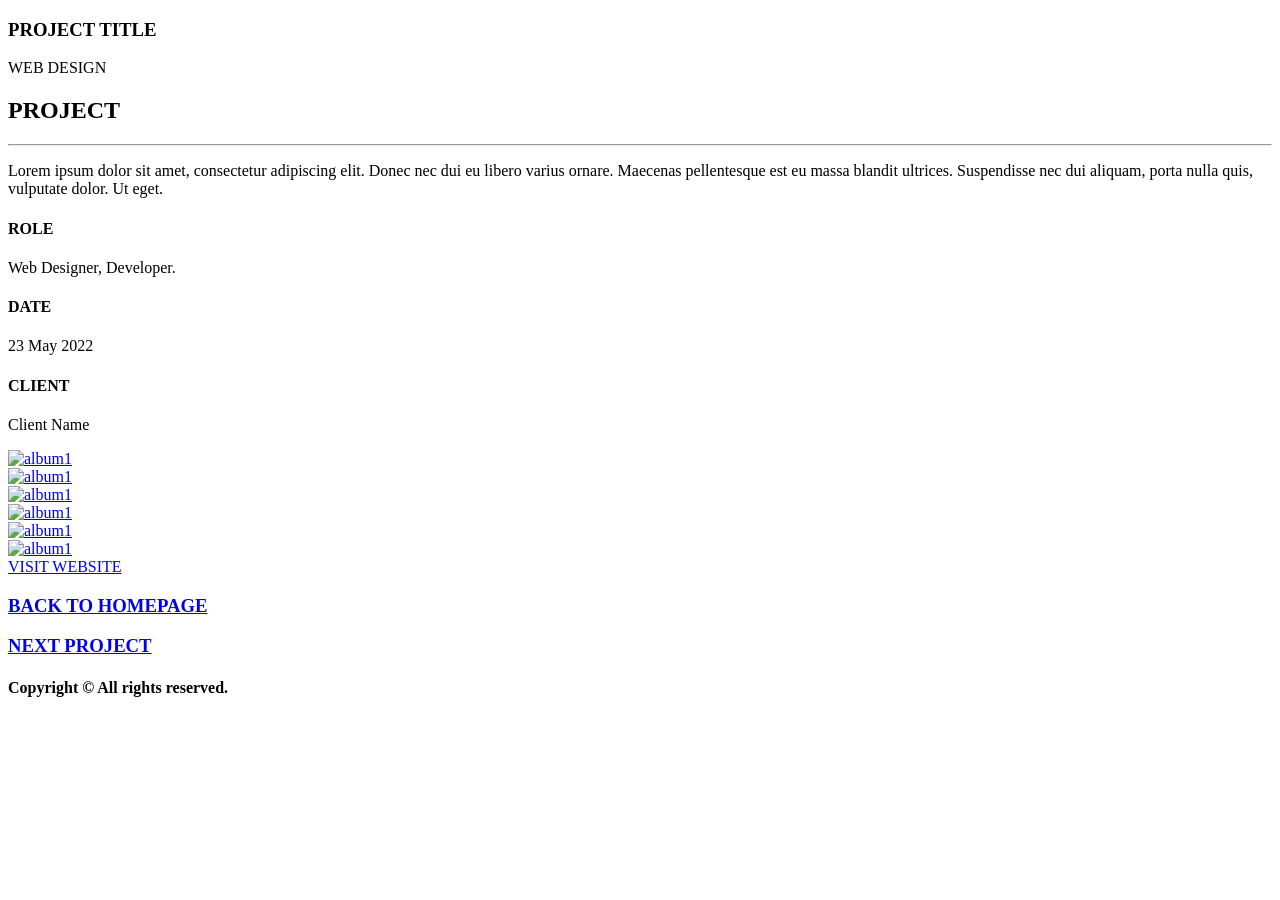
==== project.html @ ad43b589 "Add files via upload" ====
<!DOCTYPE html>
<html lang="en">
   <head>
      <meta charset="utf-8">
      <meta http-equiv="X-UA-Compatible" content="IE=edge">
      <meta name="viewport" content="width=device-width, initial-scale=1">
      <!-- The above 3 meta tags *must* come first in the head; any other head content must come *after* these tags -->
      <title>Oscar-Project Page</title>
      <!-- Bootstrap -->
      <link href="css/bootstrap.min.css" rel="stylesheet">
      <!-- Tiny Slider CSS -->
      <link rel="stylesheet" href="css/tiny-slider.css">
      <!-- Main CSS -->
      <link href="css/main.css" rel="stylesheet">
      <!-- Font-Awesome CSs -->
      <link rel="stylesheet" href="css/font-awesome.min.css">
      <!-- Animated Headline CSs -->
      <link rel="stylesheet" href="css/jquery.animatedheadline.css">
      <!-- Magnific Popup CSS -->
      <link rel="stylesheet" href="css/magnific-popup.css">
      <!-- Swiper -->
      <link rel="stylesheet" href="css/swiper-bundle.min.css">
      <!-- Pushy CSS -->
      <link rel="stylesheet" href="css/pushy.css">
      <!-- Google Fonts -->
      <link href="https://fonts.googleapis.com/css2?family=Open+Sans:wght@300;400;600;700&display=swap" rel="stylesheet">
      <link rel="preconnect" href="https://fonts.googleapis.com">
      <link rel="preconnect" href="https://fonts.gstatic.com" crossorigin>
      <link href="https://fonts.googleapis.com/css2?family=Montserrat:wght@400;700&display=swap" rel="stylesheet">
      <!-- HTML5 shim and Respond.js for IE8 support of HTML5 elements and media queries -->
      <!-- WARNING: Respond.js doesn't work if you view the page via file:// -->
      <!--[if lt IE 9]>
      <script src="https://oss.maxcdn.com/html5shiv/3.7.2/html5shiv.min.js"></script>
      <script src="https://oss.maxcdn.com/respond/1.4.2/respond.min.js"></script>
      <![endif]-->
   </head>
   <body>

     <!-- Preloader -->
      <div class="preloader-wrap">
         <div class="preloader">
            <div class="lines">
               <div class="line line-1"></div>
               <div class="line line-2"></div>
               <div class="line line-3"></div>
            </div>
         </div>
      </div>
 
     
      <!-- Header Section --> 
      <div class="project-header" id="project-header">
         <div class="container">
            <div class="row">
               <div class="project-wrapper">
                  <div class="col-md-12 col-xs-12 text-center">
                     <h3>PROJECT TITLE</h3>
                     <p>WEB DESIGN</p>
                  </div>
               </div>
            </div>
         </div>
      </div>

      <!-- Project info Section -->
      <section class="project ss-style-triangles" id="project">
         <div class="container">
            <div class="row">

               <div class="col-lg-12 col-md-12 col-xs-12 text-center">
                  <div class="project-text">
                     <h2>PROJECT</h2>
                     <hr class="line">
            
                     <p>Lorem ipsum dolor sit amet, consectetur adipiscing elit. Donec nec dui eu libero varius ornare. Maecenas pellentesque est eu massa blandit ultrices. Suspendisse nec dui aliquam, porta nulla quis, vulputate dolor. Ut eget.</p>
                  </div>
               </div>

               <div class="col-md-4 col-xs-12 text-center">
                  <h4>ROLE</h4>
                  <p>Web Designer, Developer.</p>
               </div>
               <div class="col-md-4 col-xs-12 text-center">
                  <h4>DATE</h4>
                  <p>23 May 2022</p>
               </div>
               <div class="col-md-4 col-xs-12 text-center">
                  <h4>CLIENT</h4>
                  <p>Client Name</p>
               </div>
            </div>
         </div>
      </section>
      
      <!-- Gallery Section -->
      <div class="gallery" id="gallery">
         <div class="container">
            <div class="row">
                
                  <div class="col-md-4 col-sm-6 col-xs-12">
                     <a href="img/placeholder.png"><img src="img/placeholder.png" class="img-fluid item" alt="album1"></a>
                  </div>
                  <div class="col-md-4 col-sm-6 col-xs-12">
                     <a href="img/placeholder.png"><img src="img/placeholder.png" class="img-fluid item" alt="album1"></a>
                  </div>
                  <div class="col-md-4 col-sm-6 col-xs-12">
                     <a href="img/placeholder.png"><img src="img/placeholder.png" class="img-fluid item" alt="album1"></a>
                  </div>
                  <div class="col-md-4 col-sm-6 col-xs-12">
                     <a href="img/placeholder.png"><img src="img/placeholder.png" class="img-fluid item" alt="album1"></a>
                  </div>
                  <div class="col-md-4 col-sm-6 col-xs-12">
                     <a href="img/placeholder.png"><img src="img/placeholder.png" class="img-fluid item" alt="album1"></a>
                  </div>
                  <div class="col-md-4 col-sm-6 col-xs-12">
                     <a href="img/placeholder.png"><img src="img/placeholder.png" class="img-fluid item" alt="album1"></a>
                  </div>
                  
            </div>
         </div>
      </div>

      <div class="col-md-12 col-xs-12 text-center">
         <div class="visit-btn text-center"> 
            <a class="btn btn-default" href="#" role="button">VISIT WEBSITE</a>
         </div>
      </div>
      
      <!-- Buttons Section -->
      <section class="button ss-style-triangles" id="button">
         <div class="container-fluid">
            <div class="row">
               <div class="no-padding col-lg-6 col-md-6 col-xs-12 text-center">
                  <div class="home">
                     <a href="#">
                        <h3>BACK TO HOMEPAGE</h3>
                     </a>
                  </div>
               </div>
               <div class="no-padding col-lg-6 col-md-6 col-xs-12 text-center">
                  <div class="next">
                     <a href="#">
                        <h3>NEXT PROJECT</h3>
                     </a>
                  </div>
               </div>
            </div>
         </div>
      </section>
     
      <!-- Footer Section -->
      <footer class="footer-project">
         <div class="container">
            <div class="row">
               <div class="col-md-12 col-xs-12 text-center">
                  <h4>Copyright &copy; All rights reserved.</h4>
               </div>
            </div>
         </div>
      </footer>
      
      <script src="js/jquery-3.7.1.js"></script>
      <script src="js/jquery.waypoints.min.js"></script>
      <script src="js/bootstrap.min.js"></script>
      <script src="js/jquery.magnific-popup.min.js"></script>
      <script src="js/jquery.animatedheadline.min.js"></script>
      <script src="js/particles.js"></script>
      <script src="js/easypiechart.js"></script>
      <script src="js/pushy.min.js"></script>
      <script src="js/swiper-bundle.min.js"></script>
      <script src="js/common.js"></script>
      <script src="js/main.js"></script>
   </body>
</html>
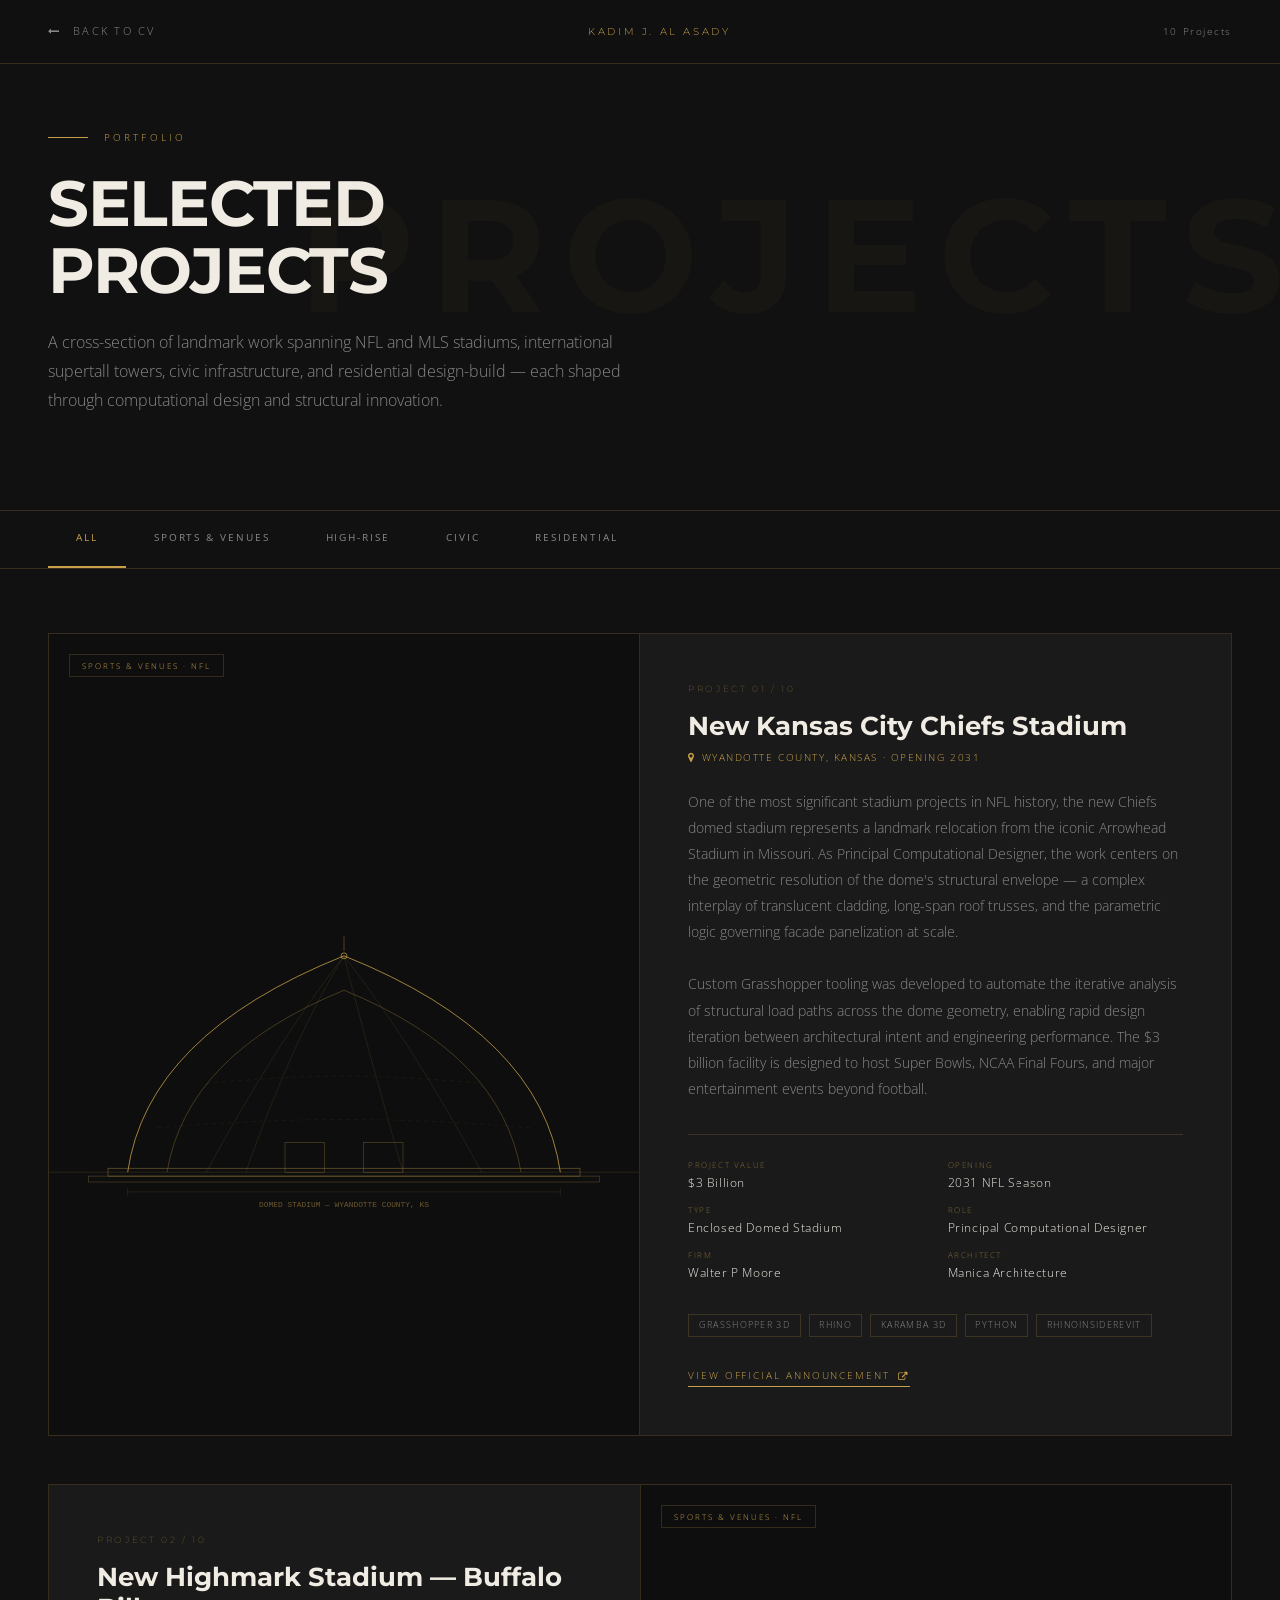
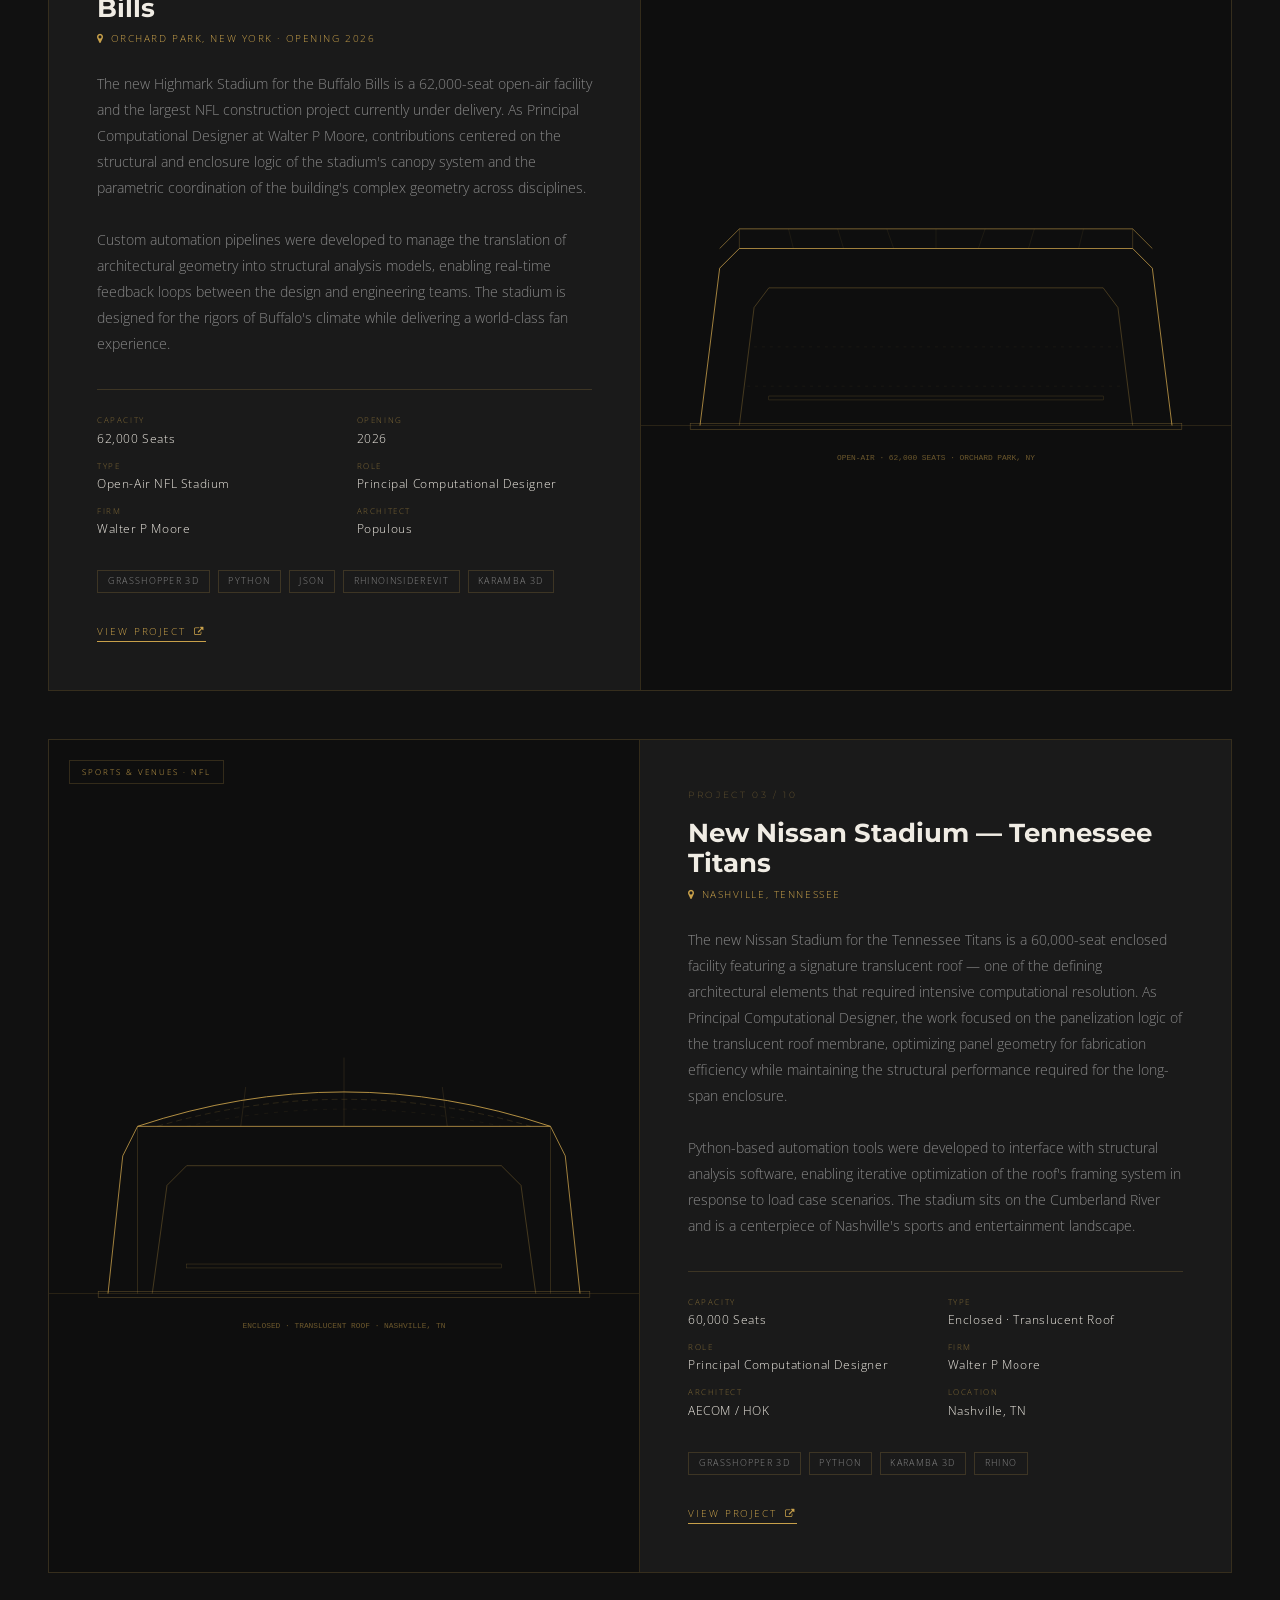
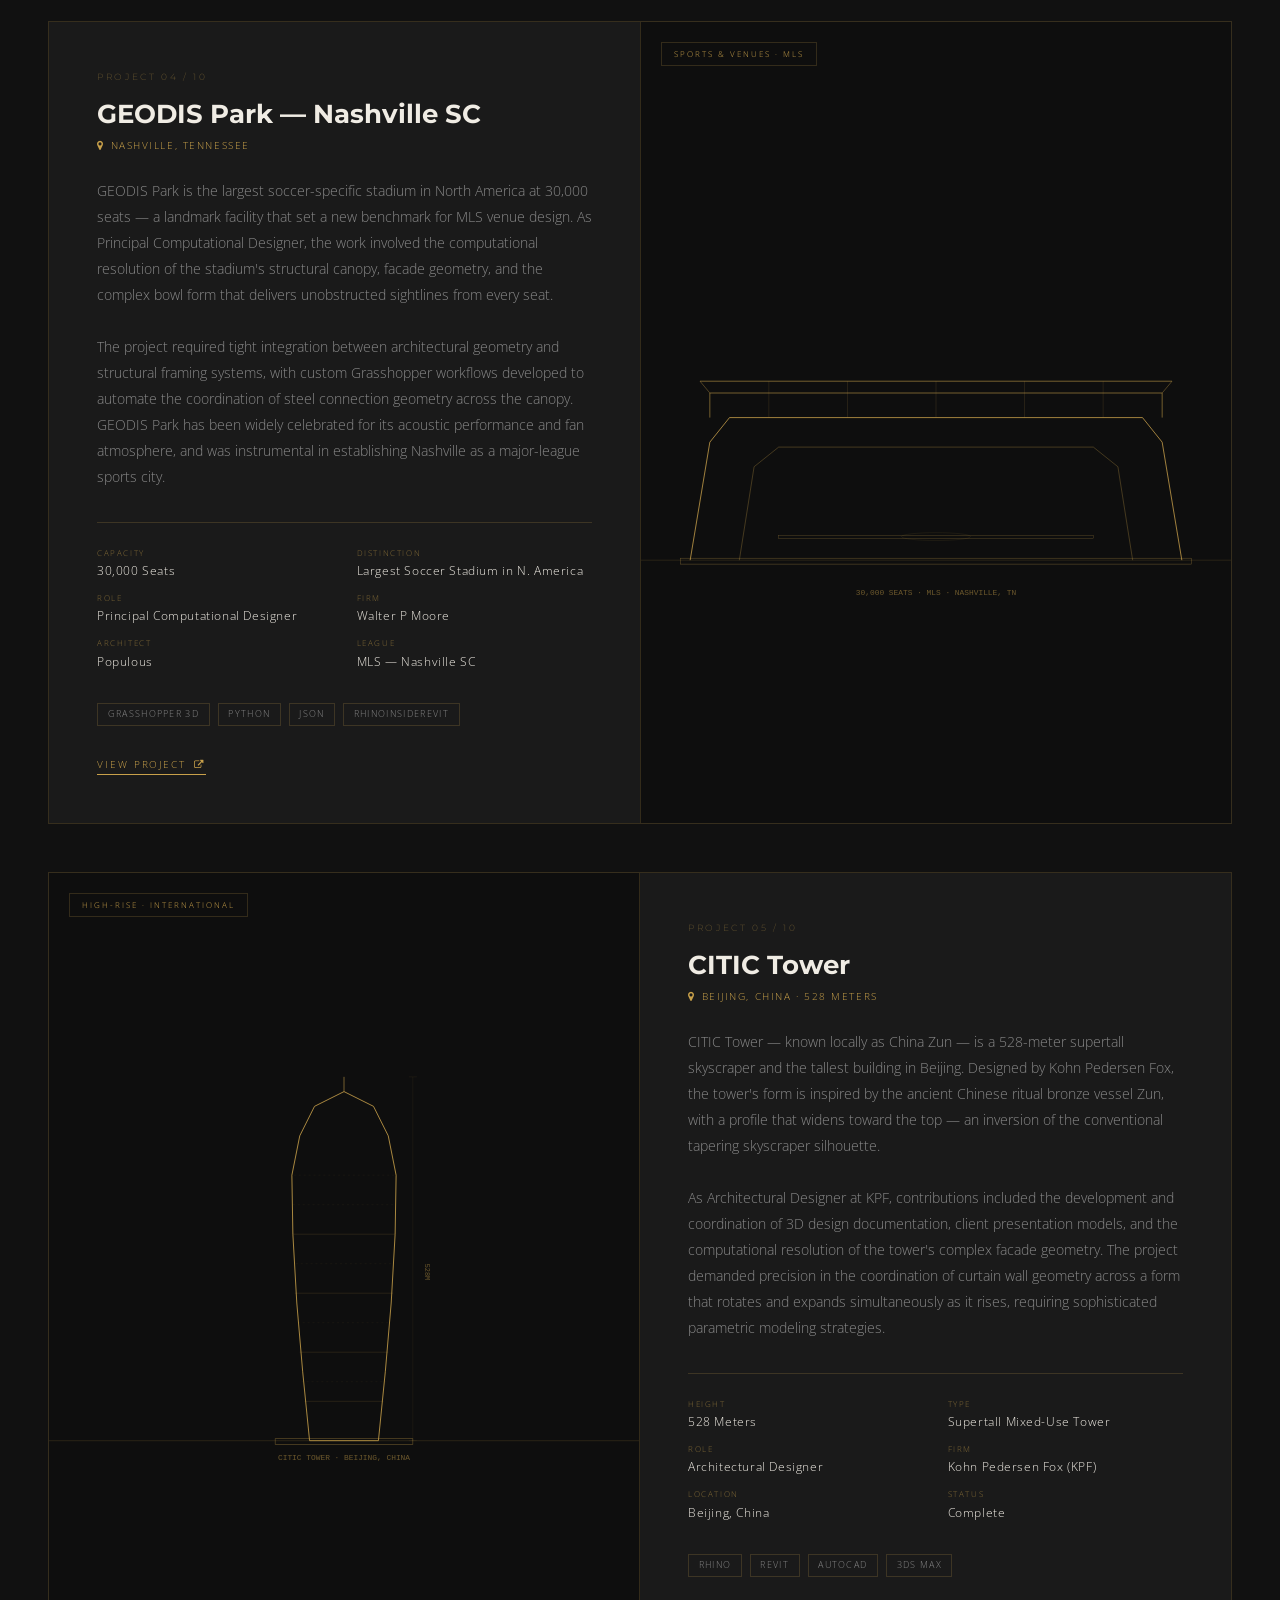
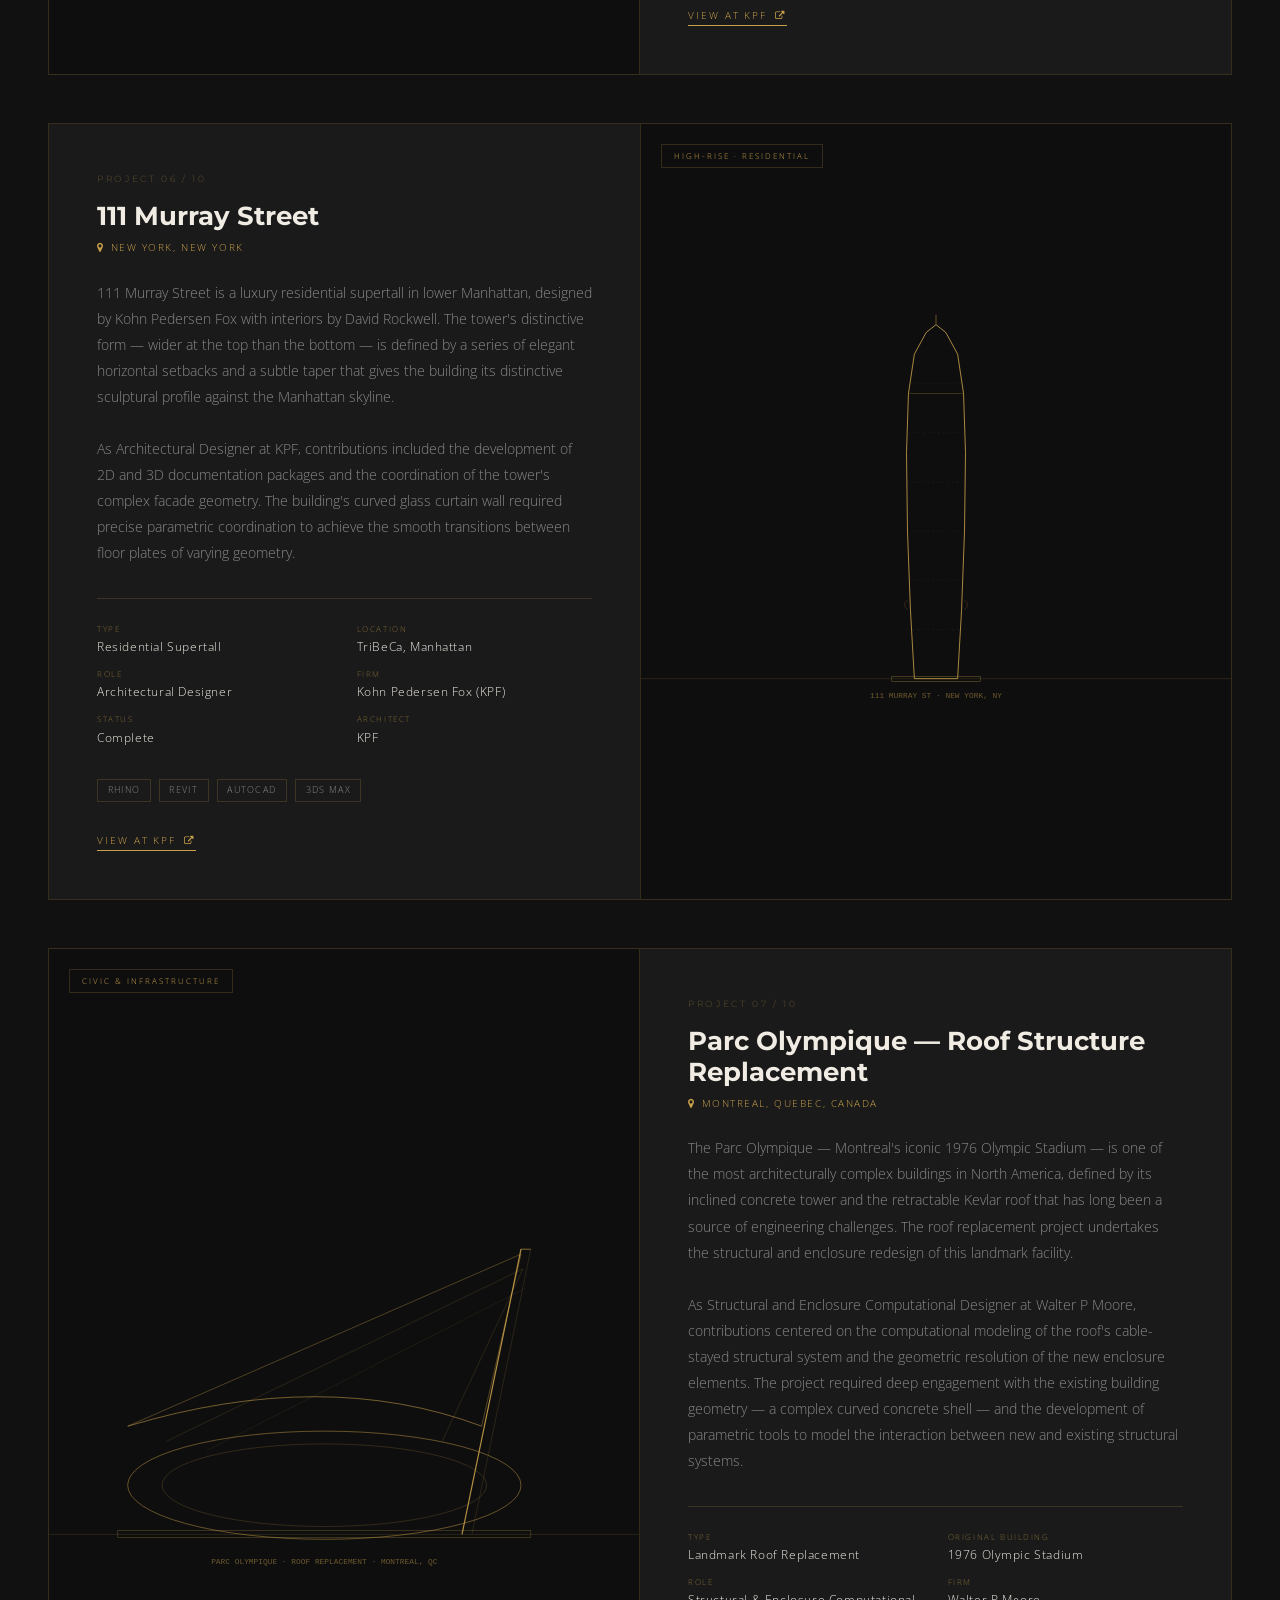
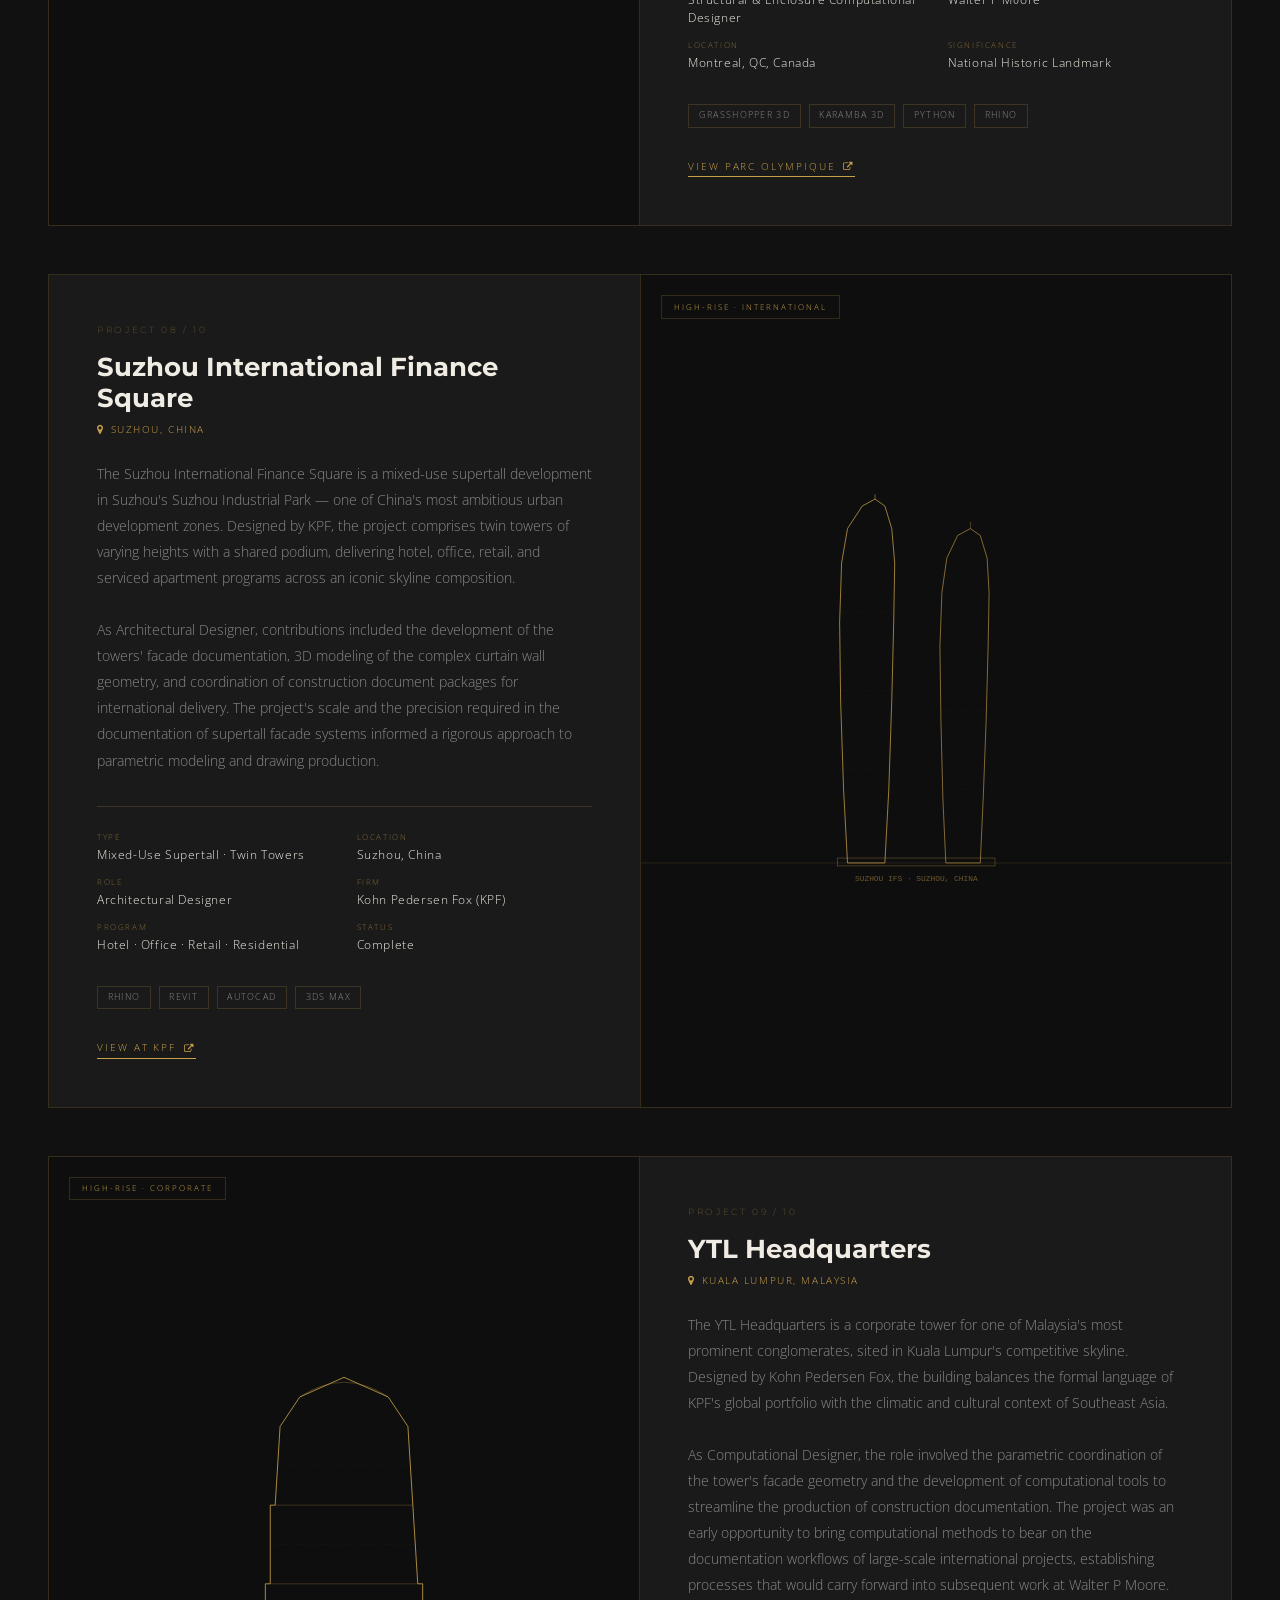
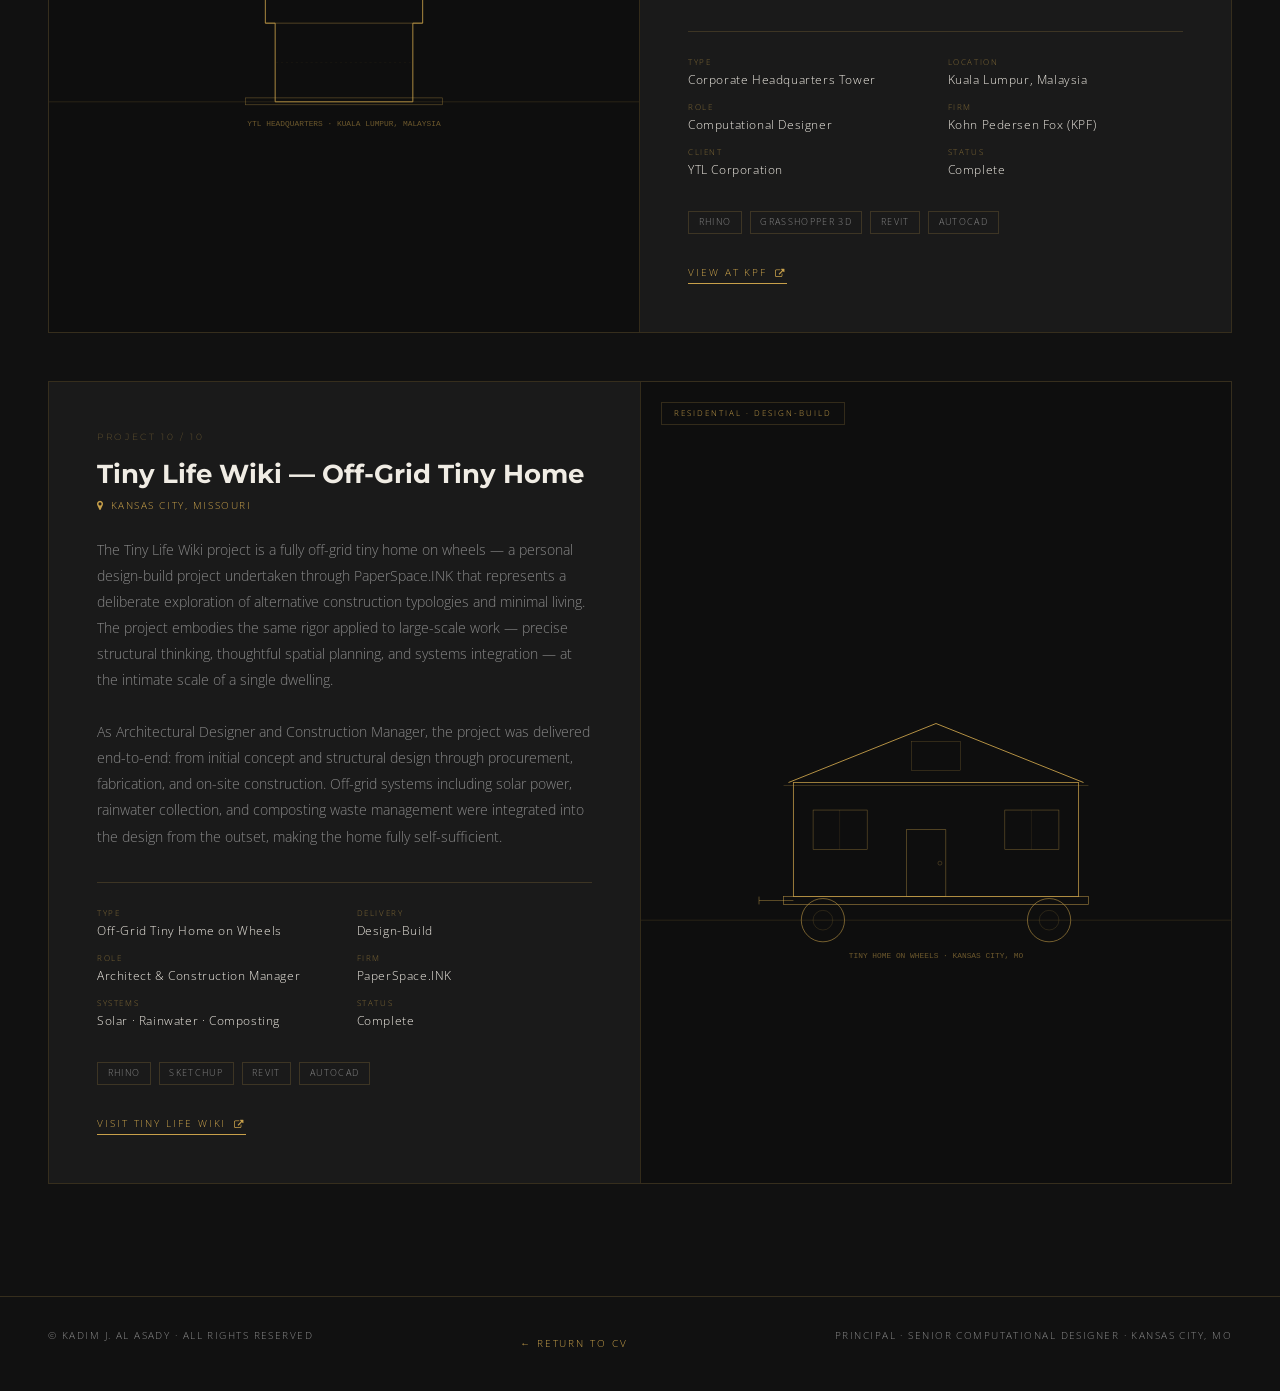
==== commit a7d52cdd: "Add files via upload" ====
--- a/project.html
+++ b/project.html
@@ -1,174 +1,990 @@
-<!DOCTYPE html>
-<html lang="en">
-   <head>
-      <meta charset="utf-8">
-      <meta http-equiv="X-UA-Compatible" content="IE=edge">
-      <meta name="viewport" content="width=device-width, initial-scale=1">
-      <!-- The above 3 meta tags *must* come first in the head; any other head content must come *after* these tags -->
-      <title>Oscar-Project Page</title>
-      <!-- Bootstrap -->
-      <link href="css/bootstrap.min.css" rel="stylesheet">
-      <!-- Tiny Slider CSS -->
-      <link rel="stylesheet" href="css/tiny-slider.css">
-      <!-- Main CSS -->
-      <link href="css/main.css" rel="stylesheet">
-      <!-- Font-Awesome CSs -->
-      <link rel="stylesheet" href="css/font-awesome.min.css">
-      <!-- Animated Headline CSs -->
-      <link rel="stylesheet" href="css/jquery.animatedheadline.css">
-      <!-- Magnific Popup CSS -->
-      <link rel="stylesheet" href="css/magnific-popup.css">
-      <!-- Swiper -->
-      <link rel="stylesheet" href="css/swiper-bundle.min.css">
-      <!-- Pushy CSS -->
-      <link rel="stylesheet" href="css/pushy.css">
-      <!-- Google Fonts -->
-      <link href="https://fonts.googleapis.com/css2?family=Open+Sans:wght@300;400;600;700&display=swap" rel="stylesheet">
-      <link rel="preconnect" href="https://fonts.googleapis.com">
-      <link rel="preconnect" href="https://fonts.gstatic.com" crossorigin>
-      <link href="https://fonts.googleapis.com/css2?family=Montserrat:wght@400;700&display=swap" rel="stylesheet">
-      <!-- HTML5 shim and Respond.js for IE8 support of HTML5 elements and media queries -->
-      <!-- WARNING: Respond.js doesn't work if you view the page via file:// -->
-      <!--[if lt IE 9]>
-      <script src="https://oss.maxcdn.com/html5shiv/3.7.2/html5shiv.min.js"></script>
-      <script src="https://oss.maxcdn.com/respond/1.4.2/respond.min.js"></script>
-      <![endif]-->
-   </head>
-   <body>
-
-     <!-- Preloader -->
-      <div class="preloader-wrap">
-         <div class="preloader">
-            <div class="lines">
-               <div class="line line-1"></div>
-               <div class="line line-2"></div>
-               <div class="line line-3"></div>
-            </div>
-         </div>
-      </div>
- 
-     
-      <!-- Header Section --> 
-      <div class="project-header" id="project-header">
-         <div class="container">
-            <div class="row">
-               <div class="project-wrapper">
-                  <div class="col-md-12 col-xs-12 text-center">
-                     <h3>PROJECT TITLE</h3>
-                     <p>WEB DESIGN</p>
-                  </div>
-               </div>
-            </div>
-         </div>
-      </div>
-
-      <!-- Project info Section -->
-      <section class="project ss-style-triangles" id="project">
-         <div class="container">
-            <div class="row">
-
-               <div class="col-lg-12 col-md-12 col-xs-12 text-center">
-                  <div class="project-text">
-                     <h2>PROJECT</h2>
-                     <hr class="line">
-            
-                     <p>Lorem ipsum dolor sit amet, consectetur adipiscing elit. Donec nec dui eu libero varius ornare. Maecenas pellentesque est eu massa blandit ultrices. Suspendisse nec dui aliquam, porta nulla quis, vulputate dolor. Ut eget.</p>
-                  </div>
-               </div>
-
-               <div class="col-md-4 col-xs-12 text-center">
-                  <h4>ROLE</h4>
-                  <p>Web Designer, Developer.</p>
-               </div>
-               <div class="col-md-4 col-xs-12 text-center">
-                  <h4>DATE</h4>
-                  <p>23 May 2022</p>
-               </div>
-               <div class="col-md-4 col-xs-12 text-center">
-                  <h4>CLIENT</h4>
-                  <p>Client Name</p>
-               </div>
-            </div>
-         </div>
-      </section>
-      
-      <!-- Gallery Section -->
-      <div class="gallery" id="gallery">
-         <div class="container">
-            <div class="row">
-                
-                  <div class="col-md-4 col-sm-6 col-xs-12">
-                     <a href="img/placeholder.png"><img src="img/placeholder.png" class="img-fluid item" alt="album1"></a>
-                  </div>
-                  <div class="col-md-4 col-sm-6 col-xs-12">
-                     <a href="img/placeholder.png"><img src="img/placeholder.png" class="img-fluid item" alt="album1"></a>
-                  </div>
-                  <div class="col-md-4 col-sm-6 col-xs-12">
-                     <a href="img/placeholder.png"><img src="img/placeholder.png" class="img-fluid item" alt="album1"></a>
-                  </div>
-                  <div class="col-md-4 col-sm-6 col-xs-12">
-                     <a href="img/placeholder.png"><img src="img/placeholder.png" class="img-fluid item" alt="album1"></a>
-                  </div>
-                  <div class="col-md-4 col-sm-6 col-xs-12">
-                     <a href="img/placeholder.png"><img src="img/placeholder.png" class="img-fluid item" alt="album1"></a>
-                  </div>
-                  <div class="col-md-4 col-sm-6 col-xs-12">
-                     <a href="img/placeholder.png"><img src="img/placeholder.png" class="img-fluid item" alt="album1"></a>
-                  </div>
-                  
-            </div>
-         </div>
-      </div>
-
-      <div class="col-md-12 col-xs-12 text-center">
-         <div class="visit-btn text-center"> 
-            <a class="btn btn-default" href="#" role="button">VISIT WEBSITE</a>
-         </div>
-      </div>
-      
-      <!-- Buttons Section -->
-      <section class="button ss-style-triangles" id="button">
-         <div class="container-fluid">
-            <div class="row">
-               <div class="no-padding col-lg-6 col-md-6 col-xs-12 text-center">
-                  <div class="home">
-                     <a href="#">
-                        <h3>BACK TO HOMEPAGE</h3>
-                     </a>
-                  </div>
-               </div>
-               <div class="no-padding col-lg-6 col-md-6 col-xs-12 text-center">
-                  <div class="next">
-                     <a href="#">
-                        <h3>NEXT PROJECT</h3>
-                     </a>
-                  </div>
-               </div>
-            </div>
-         </div>
-      </section>
-     
-      <!-- Footer Section -->
-      <footer class="footer-project">
-         <div class="container">
-            <div class="row">
-               <div class="col-md-12 col-xs-12 text-center">
-                  <h4>Copyright &copy; All rights reserved.</h4>
-               </div>
-            </div>
-         </div>
-      </footer>
-      
-      <script src="js/jquery-3.7.1.js"></script>
-      <script src="js/jquery.waypoints.min.js"></script>
-      <script src="js/bootstrap.min.js"></script>
-      <script src="js/jquery.magnific-popup.min.js"></script>
-      <script src="js/jquery.animatedheadline.min.js"></script>
-      <script src="js/particles.js"></script>
-      <script src="js/easypiechart.js"></script>
-      <script src="js/pushy.min.js"></script>
-      <script src="js/swiper-bundle.min.js"></script>
-      <script src="js/common.js"></script>
-      <script src="js/main.js"></script>
-   </body>
-</html>+<!DOCTYPE html>
+<html lang="en">
+<head>
+   <meta charset="utf-8">
+   <meta http-equiv="X-UA-Compatible" content="IE=edge">
+   <meta name="viewport" content="width=device-width, initial-scale=1">
+   <title>Selected Projects — Kadim J. Al Asady</title>
+   <link href="css/bootstrap.min.css" rel="stylesheet">
+   <link href="css/main.css" rel="stylesheet">
+   <link rel="stylesheet" href="css/font-awesome.min.css">
+   <link rel="preconnect" href="https://fonts.googleapis.com">
+   <link rel="preconnect" href="https://fonts.gstatic.com" crossorigin>
+   <link href="https://fonts.googleapis.com/css2?family=Open+Sans:wght@300;400;600;700&family=Montserrat:wght@400;700&display=swap" rel="stylesheet">
+
+   <style>
+      :root {
+         --dark: #1a1a1a;
+         --darker: #111;
+         --gold: #c8a04a;
+         --gold-light: #e0b860;
+         --off-white: #f0ece4;
+         --mid: #888;
+         --line: rgba(200,160,74,0.2);
+      }
+
+      * { box-sizing: border-box; margin: 0; padding: 0; }
+
+      body {
+         background: var(--darker);
+         color: var(--off-white);
+         font-family: 'Open Sans', sans-serif;
+         font-weight: 300;
+         overflow-x: hidden;
+      }
+
+      /* ── NAV ── */
+      .proj-nav {
+         position: fixed;
+         top: 0; left: 0; right: 0;
+         z-index: 100;
+         background: rgba(17,17,17,0.96);
+         backdrop-filter: blur(10px);
+         border-bottom: 1px solid var(--line);
+         display: flex;
+         align-items: center;
+         justify-content: space-between;
+         padding: 0 3rem;
+         height: 64px;
+      }
+
+      .proj-nav-back {
+         display: flex;
+         align-items: center;
+         gap: 0.75rem;
+         text-decoration: none;
+         color: var(--mid);
+         font-size: 0.7rem;
+         letter-spacing: 0.2em;
+         text-transform: uppercase;
+         transition: color 0.2s;
+      }
+
+      .proj-nav-back:hover { color: var(--gold); }
+
+      .proj-nav-title {
+         font-family: 'Montserrat', sans-serif;
+         font-size: 0.65rem;
+         letter-spacing: 0.25em;
+         text-transform: uppercase;
+         color: var(--gold);
+      }
+
+      .proj-nav-count {
+         font-size: 0.65rem;
+         letter-spacing: 0.15em;
+         color: var(--mid);
+      }
+
+      /* ── HERO ── */
+      .proj-hero {
+         padding: 130px 3rem 80px;
+         border-bottom: 1px solid var(--line);
+         position: relative;
+         overflow: hidden;
+      }
+
+      .proj-hero::before {
+         content: 'PROJECTS';
+         position: absolute;
+         right: -20px;
+         top: 50%;
+         transform: translateY(-50%);
+         font-family: 'Montserrat', sans-serif;
+         font-size: 10rem;
+         font-weight: 700;
+         color: rgba(200,160,74,0.04);
+         letter-spacing: 0.1em;
+         pointer-events: none;
+         white-space: nowrap;
+      }
+
+      .proj-hero-label {
+         font-size: 0.65rem;
+         letter-spacing: 0.3em;
+         text-transform: uppercase;
+         color: var(--gold);
+         margin-bottom: 1.5rem;
+         display: flex;
+         align-items: center;
+         gap: 1rem;
+      }
+
+      .proj-hero-label::before {
+         content: '';
+         display: block;
+         width: 40px;
+         height: 1px;
+         background: var(--gold);
+      }
+
+      .proj-hero h1 {
+         font-family: 'Montserrat', sans-serif;
+         font-size: clamp(2.5rem, 5vw, 5rem);
+         font-weight: 700;
+         letter-spacing: -0.02em;
+         line-height: 1.05;
+         margin-bottom: 1.5rem;
+         color: var(--off-white);
+      }
+
+      .proj-hero p {
+         font-size: 1rem;
+         color: var(--mid);
+         max-width: 600px;
+         line-height: 1.8;
+      }
+
+      /* ── FILTERS ── */
+      .proj-filters {
+         display: flex;
+         gap: 0;
+         padding: 0 3rem;
+         border-bottom: 1px solid var(--line);
+         overflow-x: auto;
+      }
+
+      .proj-filter {
+         font-size: 0.6rem;
+         letter-spacing: 0.2em;
+         text-transform: uppercase;
+         color: var(--mid);
+         padding: 1.25rem 1.75rem;
+         cursor: pointer;
+         border-bottom: 2px solid transparent;
+         white-space: nowrap;
+         background: none;
+         border-top: none;
+         border-left: none;
+         border-right: none;
+         transition: all 0.2s;
+         border-bottom: 2px solid transparent;
+      }
+
+      .proj-filter.active, .proj-filter:hover {
+         color: var(--gold);
+         border-bottom-color: var(--gold);
+      }
+
+      /* ── PROJECT CARDS ── */
+      .projects-container {
+         padding: 4rem 3rem;
+      }
+
+      .project-entry {
+         display: grid;
+         grid-template-columns: 1fr 1fr;
+         gap: 0;
+         border: 1px solid var(--line);
+         margin-bottom: 3rem;
+         transition: border-color 0.3s;
+      }
+
+      .project-entry:hover {
+         border-color: rgba(200,160,74,0.5);
+      }
+
+      .project-entry.reverse {
+         direction: rtl;
+      }
+
+      .project-entry.reverse > * {
+         direction: ltr;
+      }
+
+      /* SVG illustration panel */
+      .project-illustration {
+         background: #0e0e0e;
+         position: relative;
+         min-height: 380px;
+         display: flex;
+         align-items: center;
+         justify-content: center;
+         overflow: hidden;
+         border-right: 1px solid var(--line);
+      }
+
+      .project-entry.reverse .project-illustration {
+         border-right: none;
+         border-left: 1px solid var(--line);
+      }
+
+      .project-illustration svg {
+         width: 100%;
+         height: 100%;
+         position: absolute;
+         inset: 0;
+      }
+
+      .proj-cat-badge {
+         position: absolute;
+         top: 1.25rem;
+         left: 1.25rem;
+         font-size: 0.5rem;
+         letter-spacing: 0.25em;
+         text-transform: uppercase;
+         color: var(--gold);
+         border: 1px solid var(--line);
+         padding: 0.3rem 0.75rem;
+         background: rgba(14,14,14,0.8);
+      }
+
+      /* Content panel */
+      .project-content {
+         padding: 3rem;
+         background: var(--dark);
+         display: flex;
+         flex-direction: column;
+         justify-content: space-between;
+      }
+
+      .project-number {
+         font-family: 'Montserrat', sans-serif;
+         font-size: 0.55rem;
+         letter-spacing: 0.3em;
+         color: rgba(200,160,74,0.4);
+         text-transform: uppercase;
+         margin-bottom: 1rem;
+      }
+
+      .project-title {
+         font-family: 'Montserrat', sans-serif;
+         font-size: clamp(1.2rem, 2vw, 1.75rem);
+         font-weight: 700;
+         color: var(--off-white);
+         line-height: 1.2;
+         margin-bottom: 0.5rem;
+      }
+
+      .project-location {
+         font-size: 0.65rem;
+         letter-spacing: 0.15em;
+         color: var(--gold);
+         text-transform: uppercase;
+         margin-bottom: 1.5rem;
+      }
+
+      .project-narrative {
+         font-size: 0.88rem;
+         color: var(--mid);
+         line-height: 1.85;
+         margin-bottom: 2rem;
+         flex: 1;
+      }
+
+      .project-specs {
+         display: grid;
+         grid-template-columns: 1fr 1fr;
+         gap: 0.75rem 1.5rem;
+         margin-bottom: 2rem;
+         padding-top: 1.5rem;
+         border-top: 1px solid var(--line);
+      }
+
+      .spec-item {}
+
+      .spec-label {
+         font-size: 0.5rem;
+         letter-spacing: 0.2em;
+         text-transform: uppercase;
+         color: rgba(200,160,74,0.6);
+         margin-bottom: 0.2rem;
+      }
+
+      .spec-value {
+         font-size: 0.75rem;
+         color: var(--off-white);
+         letter-spacing: 0.05em;
+      }
+
+      .project-tools {
+         display: flex;
+         flex-wrap: wrap;
+         gap: 0.5rem;
+         margin-bottom: 1.5rem;
+      }
+
+      .tool-tag {
+         font-size: 0.55rem;
+         letter-spacing: 0.15em;
+         text-transform: uppercase;
+         color: var(--mid);
+         border: 1px solid var(--line);
+         padding: 0.25rem 0.6rem;
+      }
+
+      .project-link {
+         display: inline-flex;
+         align-items: center;
+         gap: 0.5rem;
+         font-size: 0.6rem;
+         letter-spacing: 0.2em;
+         text-transform: uppercase;
+         color: var(--gold);
+         text-decoration: none;
+         border-bottom: 1px solid var(--gold);
+         padding-bottom: 2px;
+         width: fit-content;
+         transition: opacity 0.2s;
+      }
+
+      .project-link:hover { opacity: 0.7; }
+
+      /* ── FOOTER ── */
+      .proj-footer {
+         border-top: 1px solid var(--line);
+         padding: 2rem 3rem;
+         display: flex;
+         justify-content: space-between;
+         align-items: center;
+      }
+
+      .proj-footer p {
+         font-size: 0.6rem;
+         letter-spacing: 0.15em;
+         color: var(--mid);
+         text-transform: uppercase;
+      }
+
+      /* ── RESPONSIVE ── */
+      @media (max-width: 900px) {
+         .proj-nav { padding: 0 1.5rem; }
+         .proj-hero { padding: 120px 1.5rem 60px; }
+         .proj-filters { padding: 0 1.5rem; }
+         .projects-container { padding: 2rem 1.5rem; }
+         .project-entry { grid-template-columns: 1fr; direction: ltr !important; }
+         .project-entry > * { direction: ltr !important; }
+         .project-illustration { min-height: 260px; border-right: none !important; border-left: none !important; border-bottom: 1px solid var(--line); }
+         .project-content { padding: 2rem; }
+         .project-specs { grid-template-columns: 1fr; }
+         .proj-footer { flex-direction: column; gap: 1rem; text-align: center; }
+      }
+   </style>
+</head>
+<body>
+
+<!-- NAV -->
+<nav class="proj-nav">
+   <a class="proj-nav-back" href="index.html">
+      <i class="fa fa-long-arrow-left"></i> Back to CV
+   </a>
+   <div class="proj-nav-title">Kadim J. Al Asady</div>
+   <div class="proj-nav-count">10 Projects</div>
+</nav>
+
+<!-- HERO -->
+<div class="proj-hero">
+   <div class="proj-hero-label">Portfolio</div>
+   <h1>Selected<br>Projects</h1>
+   <p>A cross-section of landmark work spanning NFL and MLS stadiums, international supertall towers, civic infrastructure, and residential design-build — each shaped through computational design and structural innovation.</p>
+</div>
+
+<!-- FILTERS -->
+<div class="proj-filters">
+   <button class="proj-filter active" onclick="filterProjects('all', this)">All</button>
+   <button class="proj-filter" onclick="filterProjects('sports', this)">Sports &amp; Venues</button>
+   <button class="proj-filter" onclick="filterProjects('highrise', this)">High-Rise</button>
+   <button class="proj-filter" onclick="filterProjects('civic', this)">Civic</button>
+   <button class="proj-filter" onclick="filterProjects('residential', this)">Residential</button>
+</div>
+
+<!-- PROJECTS -->
+<div class="projects-container">
+
+   <!-- 01 — Chiefs Stadium -->
+   <div class="project-entry" data-cat="sports">
+      <div class="project-illustration">
+         <svg viewBox="0 0 600 400" xmlns="http://www.w3.org/2000/svg" fill="none">
+            <!-- Ground -->
+            <line x1="0" y1="340" x2="600" y2="340" stroke="#c8a04a" stroke-width="0.5" opacity="0.3"/>
+            <!-- Outer dome silhouette -->
+            <path d="M80,340 Q100,200 300,120 Q500,200 520,340" stroke="#c8a04a" stroke-width="1" opacity="0.8"/>
+            <!-- Inner dome -->
+            <path d="M120,340 Q140,220 300,155 Q460,220 480,340" stroke="#c8a04a" stroke-width="0.6" opacity="0.5"/>
+            <!-- Structural ribs -->
+            <path d="M300,120 Q250,200 200,340" stroke="#c8a04a" stroke-width="0.4" opacity="0.3"/>
+            <path d="M300,120 Q320,200 360,340" stroke="#c8a04a" stroke-width="0.4" opacity="0.3"/>
+            <path d="M300,120 Q370,210 440,340" stroke="#c8a04a" stroke-width="0.4" opacity="0.3"/>
+            <path d="M300,120 Q230,210 160,340" stroke="#c8a04a" stroke-width="0.4" opacity="0.3"/>
+            <!-- Base podium -->
+            <rect x="60" y="336" width="480" height="8" stroke="#c8a04a" stroke-width="0.6" opacity="0.6"/>
+            <rect x="40" y="344" width="520" height="6" stroke="#c8a04a" stroke-width="0.6" opacity="0.4"/>
+            <!-- Entrance cutouts -->
+            <rect x="240" y="310" width="40" height="30" stroke="#c8a04a" stroke-width="0.5" opacity="0.5"/>
+            <rect x="320" y="310" width="40" height="30" stroke="#c8a04a" stroke-width="0.5" opacity="0.5"/>
+            <!-- Dome apex mark -->
+            <circle cx="300" cy="120" r="3" stroke="#c8a04a" stroke-width="0.8" opacity="0.9"/>
+            <line x1="300" y1="100" x2="300" y2="115" stroke="#c8a04a" stroke-width="0.6" opacity="0.6"/>
+            <!-- Horizontal section lines -->
+            <path d="M160,250 Q300,235 440,250" stroke="#c8a04a" stroke-width="0.3" opacity="0.25" stroke-dasharray="4,4"/>
+            <path d="M110,295 Q300,278 490,295" stroke="#c8a04a" stroke-width="0.3" opacity="0.25" stroke-dasharray="4,4"/>
+            <!-- Dimension line -->
+            <line x1="80" y1="360" x2="520" y2="360" stroke="#c8a04a" stroke-width="0.4" opacity="0.3"/>
+            <line x1="80" y1="356" x2="80" y2="364" stroke="#c8a04a" stroke-width="0.4" opacity="0.3"/>
+            <line x1="520" y1="356" x2="520" y2="364" stroke="#c8a04a" stroke-width="0.4" opacity="0.3"/>
+            <text x="300" y="375" text-anchor="middle" font-family="monospace" font-size="8" fill="#c8a04a" opacity="0.5">DOMED STADIUM — WYANDOTTE COUNTY, KS</text>
+         </svg>
+         <div class="proj-cat-badge">Sports &amp; Venues · NFL</div>
+      </div>
+      <div class="project-content">
+         <div>
+            <div class="project-number">Project 01 / 10</div>
+            <div class="project-title">New Kansas City Chiefs Stadium</div>
+            <div class="project-location"><i class="fa fa-map-marker" style="margin-right:6px;"></i>Wyandotte County, Kansas · Opening 2031</div>
+            <p class="project-narrative">One of the most significant stadium projects in NFL history, the new Chiefs domed stadium represents a landmark relocation from the iconic Arrowhead Stadium in Missouri. As Principal Computational Designer, the work centers on the geometric resolution of the dome's structural envelope — a complex interplay of translucent cladding, long-span roof trusses, and the parametric logic governing facade panelization at scale.<br><br>Custom Grasshopper tooling was developed to automate the iterative analysis of structural load paths across the dome geometry, enabling rapid design iteration between architectural intent and engineering performance. The $3 billion facility is designed to host Super Bowls, NCAA Final Fours, and major entertainment events beyond football.</p>
+         </div>
+         <div>
+            <div class="project-specs">
+               <div class="spec-item"><div class="spec-label">Project Value</div><div class="spec-value">$3 Billion</div></div>
+               <div class="spec-item"><div class="spec-label">Opening</div><div class="spec-value">2031 NFL Season</div></div>
+               <div class="spec-item"><div class="spec-label">Type</div><div class="spec-value">Enclosed Domed Stadium</div></div>
+               <div class="spec-item"><div class="spec-label">Role</div><div class="spec-value">Principal Computational Designer</div></div>
+               <div class="spec-item"><div class="spec-label">Firm</div><div class="spec-value">Walter P Moore</div></div>
+               <div class="spec-item"><div class="spec-label">Architect</div><div class="spec-value">Manica Architecture</div></div>
+            </div>
+            <div class="project-tools">
+               <span class="tool-tag">Grasshopper 3D</span>
+               <span class="tool-tag">Rhino</span>
+               <span class="tool-tag">Karamba 3D</span>
+               <span class="tool-tag">Python</span>
+               <span class="tool-tag">RhinoInsideRevit</span>
+            </div>
+            <a class="project-link" href="https://www.chiefs.com/news/kansas-city-chiefs-and-kansas-governor-s-office-announce-agreement-on-plans-for-a-new-state-of-the-art-domed-stadium-in-kansas" target="_blank">View Official Announcement <i class="fa fa-external-link"></i></a>
+         </div>
+      </div>
+   </div>
+
+   <!-- 02 — Bills Highmark Stadium -->
+   <div class="project-entry reverse" data-cat="sports">
+      <div class="project-illustration">
+         <svg viewBox="0 0 600 400" xmlns="http://www.w3.org/2000/svg" fill="none">
+            <!-- Ground -->
+            <line x1="0" y1="340" x2="600" y2="340" stroke="#c8a04a" stroke-width="0.5" opacity="0.3"/>
+            <!-- Open-air stadium bowl — elevation -->
+            <path d="M60,340 L80,180 L100,160 L500,160 L520,180 L540,340" stroke="#c8a04a" stroke-width="1" opacity="0.8"/>
+            <!-- Inner seating bowl -->
+            <path d="M100,340 L115,220 L130,200 L470,200 L485,220 L500,340" stroke="#c8a04a" stroke-width="0.6" opacity="0.5"/>
+            <!-- Upper canopy / roof edge -->
+            <path d="M80,160 L100,140 L500,140 L520,160" stroke="#c8a04a" stroke-width="0.8" opacity="0.7"/>
+            <line x1="100" y1="140" x2="100" y2="160" stroke="#c8a04a" stroke-width="0.5" opacity="0.5"/>
+            <line x1="500" y1="140" x2="500" y2="160" stroke="#c8a04a" stroke-width="0.5" opacity="0.5"/>
+            <!-- Canopy structure lines -->
+            <line x1="150" y1="140" x2="155" y2="160" stroke="#c8a04a" stroke-width="0.3" opacity="0.3"/>
+            <line x1="200" y1="140" x2="206" y2="160" stroke="#c8a04a" stroke-width="0.3" opacity="0.3"/>
+            <line x1="250" y1="140" x2="257" y2="160" stroke="#c8a04a" stroke-width="0.3" opacity="0.3"/>
+            <line x1="300" y1="140" x2="300" y2="160" stroke="#c8a04a" stroke-width="0.3" opacity="0.3"/>
+            <line x1="350" y1="140" x2="343" y2="160" stroke="#c8a04a" stroke-width="0.3" opacity="0.3"/>
+            <line x1="400" y1="140" x2="394" y2="160" stroke="#c8a04a" stroke-width="0.3" opacity="0.3"/>
+            <line x1="450" y1="140" x2="445" y2="160" stroke="#c8a04a" stroke-width="0.3" opacity="0.3"/>
+            <!-- Field level -->
+            <rect x="130" y="310" width="340" height="4" stroke="#c8a04a" stroke-width="0.4" opacity="0.4"/>
+            <!-- Base -->
+            <rect x="50" y="338" width="500" height="6" stroke="#c8a04a" stroke-width="0.5" opacity="0.5"/>
+            <!-- Seating tier lines -->
+            <line x1="115" y1="260" x2="485" y2="260" stroke="#c8a04a" stroke-width="0.3" opacity="0.2" stroke-dasharray="3,5"/>
+            <line x1="108" y1="300" x2="492" y2="300" stroke="#c8a04a" stroke-width="0.3" opacity="0.2" stroke-dasharray="3,5"/>
+            <text x="300" y="375" text-anchor="middle" font-family="monospace" font-size="8" fill="#c8a04a" opacity="0.5">OPEN-AIR · 62,000 SEATS · ORCHARD PARK, NY</text>
+         </svg>
+         <div class="proj-cat-badge">Sports &amp; Venues · NFL</div>
+      </div>
+      <div class="project-content">
+         <div>
+            <div class="project-number">Project 02 / 10</div>
+            <div class="project-title">New Highmark Stadium — Buffalo Bills</div>
+            <div class="project-location"><i class="fa fa-map-marker" style="margin-right:6px;"></i>Orchard Park, New York · Opening 2026</div>
+            <p class="project-narrative">The new Highmark Stadium for the Buffalo Bills is a 62,000-seat open-air facility and the largest NFL construction project currently under delivery. As Principal Computational Designer at Walter P Moore, contributions centered on the structural and enclosure logic of the stadium's canopy system and the parametric coordination of the building's complex geometry across disciplines.<br><br>Custom automation pipelines were developed to manage the translation of architectural geometry into structural analysis models, enabling real-time feedback loops between the design and engineering teams. The stadium is designed for the rigors of Buffalo's climate while delivering a world-class fan experience.</p>
+         </div>
+         <div>
+            <div class="project-specs">
+               <div class="spec-item"><div class="spec-label">Capacity</div><div class="spec-value">62,000 Seats</div></div>
+               <div class="spec-item"><div class="spec-label">Opening</div><div class="spec-value">2026</div></div>
+               <div class="spec-item"><div class="spec-label">Type</div><div class="spec-value">Open-Air NFL Stadium</div></div>
+               <div class="spec-item"><div class="spec-label">Role</div><div class="spec-value">Principal Computational Designer</div></div>
+               <div class="spec-item"><div class="spec-label">Firm</div><div class="spec-value">Walter P Moore</div></div>
+               <div class="spec-item"><div class="spec-label">Architect</div><div class="spec-value">Populous</div></div>
+            </div>
+            <div class="project-tools">
+               <span class="tool-tag">Grasshopper 3D</span>
+               <span class="tool-tag">Python</span>
+               <span class="tool-tag">JSON</span>
+               <span class="tool-tag">RhinoInsideRevit</span>
+               <span class="tool-tag">Karamba 3D</span>
+            </div>
+            <a class="project-link" href="https://populous.com/showcases/buffalo-bills-new-highmark-stadium" target="_blank">View Project <i class="fa fa-external-link"></i></a>
+         </div>
+      </div>
+   </div>
+
+   <!-- 03 — Titans Nissan Stadium -->
+   <div class="project-entry" data-cat="sports">
+      <div class="project-illustration">
+         <svg viewBox="0 0 600 400" xmlns="http://www.w3.org/2000/svg" fill="none">
+            <line x1="0" y1="340" x2="600" y2="340" stroke="#c8a04a" stroke-width="0.5" opacity="0.3"/>
+            <!-- Enclosed stadium with translucent roof -->
+            <path d="M60,340 L75,200 L90,170 L510,170 L525,200 L540,340" stroke="#c8a04a" stroke-width="1" opacity="0.8"/>
+            <!-- Roof — translucent indicated by dashed inner -->
+            <path d="M90,170 Q300,100 510,170" stroke="#c8a04a" stroke-width="1" opacity="0.9"/>
+            <path d="M110,170 Q300,115 490,170" stroke="#c8a04a" stroke-width="0.4" opacity="0.4" stroke-dasharray="6,4"/>
+            <path d="M140,170 Q300,135 460,170" stroke="#c8a04a" stroke-width="0.3" opacity="0.25" stroke-dasharray="4,6"/>
+            <!-- Inner bowl -->
+            <path d="M105,340 L120,230 L140,210 L460,210 L480,230 L495,340" stroke="#c8a04a" stroke-width="0.6" opacity="0.5"/>
+            <!-- Field -->
+            <rect x="140" y="310" width="320" height="4" stroke="#c8a04a" stroke-width="0.4" opacity="0.4"/>
+            <!-- Base -->
+            <rect x="50" y="338" width="500" height="6" stroke="#c8a04a" stroke-width="0.5" opacity="0.5"/>
+            <!-- Structural columns under roof -->
+            <line x1="90" y1="170" x2="90" y2="340" stroke="#c8a04a" stroke-width="0.5" opacity="0.4"/>
+            <line x1="510" y1="170" x2="510" y2="340" stroke="#c8a04a" stroke-width="0.5" opacity="0.4"/>
+            <!-- Roof ribs -->
+            <line x1="200" y1="130" x2="195" y2="170" stroke="#c8a04a" stroke-width="0.4" opacity="0.35"/>
+            <line x1="300" y1="100" x2="300" y2="170" stroke="#c8a04a" stroke-width="0.4" opacity="0.35"/>
+            <line x1="400" y1="130" x2="405" y2="170" stroke="#c8a04a" stroke-width="0.4" opacity="0.35"/>
+            <text x="300" y="375" text-anchor="middle" font-family="monospace" font-size="8" fill="#c8a04a" opacity="0.5">ENCLOSED · TRANSLUCENT ROOF · NASHVILLE, TN</text>
+         </svg>
+         <div class="proj-cat-badge">Sports &amp; Venues · NFL</div>
+      </div>
+      <div class="project-content">
+         <div>
+            <div class="project-number">Project 03 / 10</div>
+            <div class="project-title">New Nissan Stadium — Tennessee Titans</div>
+            <div class="project-location"><i class="fa fa-map-marker" style="margin-right:6px;"></i>Nashville, Tennessee</div>
+            <p class="project-narrative">The new Nissan Stadium for the Tennessee Titans is a 60,000-seat enclosed facility featuring a signature translucent roof — one of the defining architectural elements that required intensive computational resolution. As Principal Computational Designer, the work focused on the panelization logic of the translucent roof membrane, optimizing panel geometry for fabrication efficiency while maintaining the structural performance required for the long-span enclosure.<br><br>Python-based automation tools were developed to interface with structural analysis software, enabling iterative optimization of the roof's framing system in response to load case scenarios. The stadium sits on the Cumberland River and is a centerpiece of Nashville's sports and entertainment landscape.</p>
+         </div>
+         <div>
+            <div class="project-specs">
+               <div class="spec-item"><div class="spec-label">Capacity</div><div class="spec-value">60,000 Seats</div></div>
+               <div class="spec-item"><div class="spec-label">Type</div><div class="spec-value">Enclosed · Translucent Roof</div></div>
+               <div class="spec-item"><div class="spec-label">Role</div><div class="spec-value">Principal Computational Designer</div></div>
+               <div class="spec-item"><div class="spec-label">Firm</div><div class="spec-value">Walter P Moore</div></div>
+               <div class="spec-item"><div class="spec-label">Architect</div><div class="spec-value">AECOM / HOK</div></div>
+               <div class="spec-item"><div class="spec-label">Location</div><div class="spec-value">Nashville, TN</div></div>
+            </div>
+            <div class="project-tools">
+               <span class="tool-tag">Grasshopper 3D</span>
+               <span class="tool-tag">Python</span>
+               <span class="tool-tag">Karamba 3D</span>
+               <span class="tool-tag">Rhino</span>
+            </div>
+            <a class="project-link" href="https://www.walterpmoore.com/news/tennessee-titans-announces-team-new-nissan-stadium" target="_blank">View Project <i class="fa fa-external-link"></i></a>
+         </div>
+      </div>
+   </div>
+
+   <!-- 04 — GEODIS Park -->
+   <div class="project-entry reverse" data-cat="sports">
+      <div class="project-illustration">
+         <svg viewBox="0 0 600 400" xmlns="http://www.w3.org/2000/svg" fill="none">
+            <line x1="0" y1="340" x2="600" y2="340" stroke="#c8a04a" stroke-width="0.5" opacity="0.3"/>
+            <!-- Soccer-specific stadium — lower profile, wider bowl -->
+            <path d="M50,340 L70,220 L90,195 L510,195 L530,220 L550,340" stroke="#c8a04a" stroke-width="1" opacity="0.8"/>
+            <!-- Canopy — asymmetric soccer shed roof -->
+            <path d="M70,195 L70,170 L530,170 L530,195" stroke="#c8a04a" stroke-width="0.8" opacity="0.7"/>
+            <!-- Canopy overhang lines -->
+            <line x1="70" y1="170" x2="60" y2="158" stroke="#c8a04a" stroke-width="0.6" opacity="0.6"/>
+            <line x1="530" y1="170" x2="540" y2="158" stroke="#c8a04a" stroke-width="0.6" opacity="0.6"/>
+            <line x1="60" y1="158" x2="540" y2="158" stroke="#c8a04a" stroke-width="0.8" opacity="0.7"/>
+            <!-- Canopy supports -->
+            <line x1="130" y1="158" x2="130" y2="195" stroke="#c8a04a" stroke-width="0.4" opacity="0.35"/>
+            <line x1="210" y1="158" x2="210" y2="195" stroke="#c8a04a" stroke-width="0.4" opacity="0.35"/>
+            <line x1="300" y1="158" x2="300" y2="195" stroke="#c8a04a" stroke-width="0.4" opacity="0.35"/>
+            <line x1="390" y1="158" x2="390" y2="195" stroke="#c8a04a" stroke-width="0.4" opacity="0.35"/>
+            <line x1="470" y1="158" x2="470" y2="195" stroke="#c8a04a" stroke-width="0.4" opacity="0.35"/>
+            <!-- Inner bowl -->
+            <path d="M100,340 L115,245 L140,225 L460,225 L485,245 L500,340" stroke="#c8a04a" stroke-width="0.6" opacity="0.5"/>
+            <!-- Pitch -->
+            <rect x="140" y="315" width="320" height="3" stroke="#c8a04a" stroke-width="0.4" opacity="0.5"/>
+            <!-- Center circle suggestion -->
+            <ellipse cx="300" cy="316" rx="35" ry="4" stroke="#c8a04a" stroke-width="0.3" opacity="0.3"/>
+            <!-- Base -->
+            <rect x="40" y="338" width="520" height="6" stroke="#c8a04a" stroke-width="0.5" opacity="0.5"/>
+            <text x="300" y="375" text-anchor="middle" font-family="monospace" font-size="8" fill="#c8a04a" opacity="0.5">30,000 SEATS · MLS · NASHVILLE, TN</text>
+         </svg>
+         <div class="proj-cat-badge">Sports &amp; Venues · MLS</div>
+      </div>
+      <div class="project-content">
+         <div>
+            <div class="project-number">Project 04 / 10</div>
+            <div class="project-title">GEODIS Park — Nashville SC</div>
+            <div class="project-location"><i class="fa fa-map-marker" style="margin-right:6px;"></i>Nashville, Tennessee</div>
+            <p class="project-narrative">GEODIS Park is the largest soccer-specific stadium in North America at 30,000 seats — a landmark facility that set a new benchmark for MLS venue design. As Principal Computational Designer, the work involved the computational resolution of the stadium's structural canopy, facade geometry, and the complex bowl form that delivers unobstructed sightlines from every seat.<br><br>The project required tight integration between architectural geometry and structural framing systems, with custom Grasshopper workflows developed to automate the coordination of steel connection geometry across the canopy. GEODIS Park has been widely celebrated for its acoustic performance and fan atmosphere, and was instrumental in establishing Nashville as a major-league sports city.</p>
+         </div>
+         <div>
+            <div class="project-specs">
+               <div class="spec-item"><div class="spec-label">Capacity</div><div class="spec-value">30,000 Seats</div></div>
+               <div class="spec-item"><div class="spec-label">Distinction</div><div class="spec-value">Largest Soccer Stadium in N. America</div></div>
+               <div class="spec-item"><div class="spec-label">Role</div><div class="spec-value">Principal Computational Designer</div></div>
+               <div class="spec-item"><div class="spec-label">Firm</div><div class="spec-value">Walter P Moore</div></div>
+               <div class="spec-item"><div class="spec-label">Architect</div><div class="spec-value">Populous</div></div>
+               <div class="spec-item"><div class="spec-label">League</div><div class="spec-value">MLS — Nashville SC</div></div>
+            </div>
+            <div class="project-tools">
+               <span class="tool-tag">Grasshopper 3D</span>
+               <span class="tool-tag">Python</span>
+               <span class="tool-tag">JSON</span>
+               <span class="tool-tag">RhinoInsideRevit</span>
+            </div>
+            <a class="project-link" href="https://www.walterpmoore.com/geodis-park-hits-all-right-notes" target="_blank">View Project <i class="fa fa-external-link"></i></a>
+         </div>
+      </div>
+   </div>
+
+   <!-- 05 — CITIC Tower -->
+   <div class="project-entry" data-cat="highrise">
+      <div class="project-illustration">
+         <svg viewBox="0 0 600 400" xmlns="http://www.w3.org/2000/svg" fill="none">
+            <line x1="0" y1="370" x2="600" y2="370" stroke="#c8a04a" stroke-width="0.5" opacity="0.3"/>
+            <!-- Supertall tower — tapered profile -->
+            <path d="M265,370 L258,300 L252,230 L248,160 L247,100 L255,60 L270,30 L300,15 L330,30 L345,60 L353,100 L352,160 L348,230 L342,300 L335,370 Z" stroke="#c8a04a" stroke-width="1" opacity="0.85"/>
+            <!-- Twist / setback lines -->
+            <line x1="248" y1="160" x2="352" y2="160" stroke="#c8a04a" stroke-width="0.4" opacity="0.35"/>
+            <line x1="250" y1="220" x2="350" y2="220" stroke="#c8a04a" stroke-width="0.4" opacity="0.35"/>
+            <line x1="255" y1="280" x2="345" y2="280" stroke="#c8a04a" stroke-width="0.4" opacity="0.35"/>
+            <line x1="260" y1="330" x2="340" y2="330" stroke="#c8a04a" stroke-width="0.4" opacity="0.35"/>
+            <!-- Floor plates (horizontal) -->
+            <line x1="249" y1="100" x2="351" y2="100" stroke="#c8a04a" stroke-width="0.25" opacity="0.2" stroke-dasharray="2,3"/>
+            <line x1="248" y1="130" x2="352" y2="130" stroke="#c8a04a" stroke-width="0.25" opacity="0.2" stroke-dasharray="2,3"/>
+            <line x1="251" y1="190" x2="349" y2="190" stroke="#c8a04a" stroke-width="0.25" opacity="0.2" stroke-dasharray="2,3"/>
+            <line x1="253" y1="250" x2="347" y2="250" stroke="#c8a04a" stroke-width="0.25" opacity="0.2" stroke-dasharray="2,3"/>
+            <line x1="257" y1="310" x2="343" y2="310" stroke="#c8a04a" stroke-width="0.25" opacity="0.2" stroke-dasharray="2,3"/>
+            <!-- Spire -->
+            <line x1="300" y1="15" x2="300" y2="0" stroke="#c8a04a" stroke-width="0.8" opacity="0.7"/>
+            <!-- Base podium -->
+            <rect x="230" y="368" width="140" height="6" stroke="#c8a04a" stroke-width="0.6" opacity="0.5"/>
+            <!-- Height annotation -->
+            <line x1="370" y1="0" x2="370" y2="370" stroke="#c8a04a" stroke-width="0.3" opacity="0.25"/>
+            <line x1="366" y1="0" x2="374" y2="0" stroke="#c8a04a" stroke-width="0.3" opacity="0.25"/>
+            <line x1="366" y1="370" x2="374" y2="370" stroke="#c8a04a" stroke-width="0.3" opacity="0.25"/>
+            <text x="382" y="190" font-family="monospace" font-size="7" fill="#c8a04a" opacity="0.5" transform="rotate(90,382,190)">528M</text>
+            <text x="300" y="390" text-anchor="middle" font-family="monospace" font-size="8" fill="#c8a04a" opacity="0.5">CITIC TOWER · BEIJING, CHINA</text>
+         </svg>
+         <div class="proj-cat-badge">High-Rise · International</div>
+      </div>
+      <div class="project-content">
+         <div>
+            <div class="project-number">Project 05 / 10</div>
+            <div class="project-title">CITIC Tower</div>
+            <div class="project-location"><i class="fa fa-map-marker" style="margin-right:6px;"></i>Beijing, China · 528 Meters</div>
+            <p class="project-narrative">CITIC Tower — known locally as China Zun — is a 528-meter supertall skyscraper and the tallest building in Beijing. Designed by Kohn Pedersen Fox, the tower's form is inspired by the ancient Chinese ritual bronze vessel Zun, with a profile that widens toward the top — an inversion of the conventional tapering skyscraper silhouette.<br><br>As Architectural Designer at KPF, contributions included the development and coordination of 3D design documentation, client presentation models, and the computational resolution of the tower's complex facade geometry. The project demanded precision in the coordination of curtain wall geometry across a form that rotates and expands simultaneously as it rises, requiring sophisticated parametric modeling strategies.</p>
+         </div>
+         <div>
+            <div class="project-specs">
+               <div class="spec-item"><div class="spec-label">Height</div><div class="spec-value">528 Meters</div></div>
+               <div class="spec-item"><div class="spec-label">Type</div><div class="spec-value">Supertall Mixed-Use Tower</div></div>
+               <div class="spec-item"><div class="spec-label">Role</div><div class="spec-value">Architectural Designer</div></div>
+               <div class="spec-item"><div class="spec-label">Firm</div><div class="spec-value">Kohn Pedersen Fox (KPF)</div></div>
+               <div class="spec-item"><div class="spec-label">Location</div><div class="spec-value">Beijing, China</div></div>
+               <div class="spec-item"><div class="spec-label">Status</div><div class="spec-value">Complete</div></div>
+            </div>
+            <div class="project-tools">
+               <span class="tool-tag">Rhino</span>
+               <span class="tool-tag">Revit</span>
+               <span class="tool-tag">AutoCAD</span>
+               <span class="tool-tag">3ds Max</span>
+            </div>
+            <a class="project-link" href="https://www.kpf.com/projects/citic-tower" target="_blank">View at KPF <i class="fa fa-external-link"></i></a>
+         </div>
+      </div>
+   </div>
+
+   <!-- 06 — 111 Murray Street -->
+   <div class="project-entry reverse" data-cat="highrise">
+      <div class="project-illustration">
+         <svg viewBox="0 0 600 400" xmlns="http://www.w3.org/2000/svg" fill="none">
+            <line x1="0" y1="370" x2="600" y2="370" stroke="#c8a04a" stroke-width="0.5" opacity="0.3"/>
+            <!-- Residential supertall — more slender -->
+            <path d="M278,370 L274,300 L271,220 L270,140 L272,80 L278,40 L290,18 L300,10 L310,18 L322,40 L328,80 L330,140 L329,220 L326,300 L322,370 Z" stroke="#c8a04a" stroke-width="1" opacity="0.85"/>
+            <!-- Curved balcony suggestion -->
+            <path d="M271,300 Q265,295 271,290" stroke="#c8a04a" stroke-width="0.5" opacity="0.4"/>
+            <path d="M329,300 Q335,295 329,290" stroke="#c8a04a" stroke-width="0.5" opacity="0.4"/>
+            <!-- Floor plates -->
+            <line x1="271" y1="320" x2="329" y2="320" stroke="#c8a04a" stroke-width="0.3" opacity="0.25" stroke-dasharray="2,3"/>
+            <line x1="271" y1="270" x2="329" y2="270" stroke="#c8a04a" stroke-width="0.3" opacity="0.25" stroke-dasharray="2,3"/>
+            <line x1="271" y1="220" x2="329" y2="220" stroke="#c8a04a" stroke-width="0.3" opacity="0.25" stroke-dasharray="2,3"/>
+            <line x1="271" y1="170" x2="329" y2="170" stroke="#c8a04a" stroke-width="0.3" opacity="0.25" stroke-dasharray="2,3"/>
+            <line x1="272" y1="120" x2="328" y2="120" stroke="#c8a04a" stroke-width="0.3" opacity="0.25" stroke-dasharray="2,3"/>
+            <line x1="274" y1="70" x2="326" y2="70" stroke="#c8a04a" stroke-width="0.3" opacity="0.25" stroke-dasharray="2,3"/>
+            <!-- Setback detail top -->
+            <line x1="272" y1="80" x2="328" y2="80" stroke="#c8a04a" stroke-width="0.5" opacity="0.5"/>
+            <!-- Spire -->
+            <line x1="300" y1="10" x2="300" y2="0" stroke="#c8a04a" stroke-width="0.7" opacity="0.7"/>
+            <!-- Base -->
+            <rect x="255" y="368" width="90" height="5" stroke="#c8a04a" stroke-width="0.6" opacity="0.5"/>
+            <text x="300" y="390" text-anchor="middle" font-family="monospace" font-size="8" fill="#c8a04a" opacity="0.5">111 MURRAY ST · NEW YORK, NY</text>
+         </svg>
+         <div class="proj-cat-badge">High-Rise · Residential</div>
+      </div>
+      <div class="project-content">
+         <div>
+            <div class="project-number">Project 06 / 10</div>
+            <div class="project-title">111 Murray Street</div>
+            <div class="project-location"><i class="fa fa-map-marker" style="margin-right:6px;"></i>New York, New York</div>
+            <p class="project-narrative">111 Murray Street is a luxury residential supertall in lower Manhattan, designed by Kohn Pedersen Fox with interiors by David Rockwell. The tower's distinctive form — wider at the top than the bottom — is defined by a series of elegant horizontal setbacks and a subtle taper that gives the building its distinctive sculptural profile against the Manhattan skyline.<br><br>As Architectural Designer at KPF, contributions included the development of 2D and 3D documentation packages and the coordination of the tower's complex facade geometry. The building's curved glass curtain wall required precise parametric coordination to achieve the smooth transitions between floor plates of varying geometry.</p>
+         </div>
+         <div>
+            <div class="project-specs">
+               <div class="spec-item"><div class="spec-label">Type</div><div class="spec-value">Residential Supertall</div></div>
+               <div class="spec-item"><div class="spec-label">Location</div><div class="spec-value">TriBeCa, Manhattan</div></div>
+               <div class="spec-item"><div class="spec-label">Role</div><div class="spec-value">Architectural Designer</div></div>
+               <div class="spec-item"><div class="spec-label">Firm</div><div class="spec-value">Kohn Pedersen Fox (KPF)</div></div>
+               <div class="spec-item"><div class="spec-label">Status</div><div class="spec-value">Complete</div></div>
+               <div class="spec-item"><div class="spec-label">Architect</div><div class="spec-value">KPF</div></div>
+            </div>
+            <div class="project-tools">
+               <span class="tool-tag">Rhino</span>
+               <span class="tool-tag">Revit</span>
+               <span class="tool-tag">AutoCAD</span>
+               <span class="tool-tag">3ds Max</span>
+            </div>
+            <a class="project-link" href="https://www.kpf.com/projects/location/americas#111-murray-street" target="_blank">View at KPF <i class="fa fa-external-link"></i></a>
+         </div>
+      </div>
+   </div>
+
+   <!-- 07 — Parc Olympique -->
+   <div class="project-entry" data-cat="civic">
+      <div class="project-illustration">
+         <svg viewBox="0 0 600 400" xmlns="http://www.w3.org/2000/svg" fill="none">
+            <line x1="0" y1="350" x2="600" y2="350" stroke="#c8a04a" stroke-width="0.5" opacity="0.3"/>
+            <!-- Olympic stadium — iconic inclined tower and cable roof -->
+            <!-- Main bowl -->
+            <ellipse cx="280" cy="300" rx="200" ry="55" stroke="#c8a04a" stroke-width="0.8" opacity="0.6"/>
+            <ellipse cx="280" cy="300" rx="165" ry="42" stroke="#c8a04a" stroke-width="0.5" opacity="0.4"/>
+            <!-- Inclined tower -->
+            <line x1="420" y1="350" x2="480" y2="60" stroke="#c8a04a" stroke-width="1.2" opacity="0.9"/>
+            <line x1="430" y1="350" x2="490" y2="60" stroke="#c8a04a" stroke-width="0.4" opacity="0.4"/>
+            <!-- Tower top -->
+            <line x1="480" y1="60" x2="490" y2="60" stroke="#c8a04a" stroke-width="0.8" opacity="0.8"/>
+            <!-- Cable stays from tower to roof -->
+            <line x1="480" y1="65" x2="80" y2="240" stroke="#c8a04a" stroke-width="0.6" opacity="0.6"/>
+            <line x1="482" y1="80" x2="120" y2="255" stroke="#c8a04a" stroke-width="0.4" opacity="0.4"/>
+            <line x1="484" y1="100" x2="160" y2="265" stroke="#c8a04a" stroke-width="0.3" opacity="0.3"/>
+            <line x1="480" y1="65" x2="440" y2="240" stroke="#c8a04a" stroke-width="0.6" opacity="0.6"/>
+            <line x1="482" y1="80" x2="400" y2="255" stroke="#c8a04a" stroke-width="0.4" opacity="0.4"/>
+            <!-- Roof edge line -->
+            <path d="M80,240 Q280,180 440,240" stroke="#c8a04a" stroke-width="0.8" opacity="0.7"/>
+            <!-- Base structure -->
+            <rect x="70" y="346" width="420" height="7" stroke="#c8a04a" stroke-width="0.5" opacity="0.5"/>
+            <text x="280" y="380" text-anchor="middle" font-family="monospace" font-size="8" fill="#c8a04a" opacity="0.5">PARC OLYMPIQUE · ROOF REPLACEMENT · MONTREAL, QC</text>
+         </svg>
+         <div class="proj-cat-badge">Civic &amp; Infrastructure</div>
+      </div>
+      <div class="project-content">
+         <div>
+            <div class="project-number">Project 07 / 10</div>
+            <div class="project-title">Parc Olympique — Roof Structure Replacement</div>
+            <div class="project-location"><i class="fa fa-map-marker" style="margin-right:6px;"></i>Montreal, Quebec, Canada</div>
+            <p class="project-narrative">The Parc Olympique — Montreal's iconic 1976 Olympic Stadium — is one of the most architecturally complex buildings in North America, defined by its inclined concrete tower and the retractable Kevlar roof that has long been a source of engineering challenges. The roof replacement project undertakes the structural and enclosure redesign of this landmark facility.<br><br>As Structural and Enclosure Computational Designer at Walter P Moore, contributions centered on the computational modeling of the roof's cable-stayed structural system and the geometric resolution of the new enclosure elements. The project required deep engagement with the existing building geometry — a complex curved concrete shell — and the development of parametric tools to model the interaction between new and existing structural systems.</p>
+         </div>
+         <div>
+            <div class="project-specs">
+               <div class="spec-item"><div class="spec-label">Type</div><div class="spec-value">Landmark Roof Replacement</div></div>
+               <div class="spec-item"><div class="spec-label">Original Building</div><div class="spec-value">1976 Olympic Stadium</div></div>
+               <div class="spec-item"><div class="spec-label">Role</div><div class="spec-value">Structural &amp; Enclosure Computational Designer</div></div>
+               <div class="spec-item"><div class="spec-label">Firm</div><div class="spec-value">Walter P Moore</div></div>
+               <div class="spec-item"><div class="spec-label">Location</div><div class="spec-value">Montreal, QC, Canada</div></div>
+               <div class="spec-item"><div class="spec-label">Significance</div><div class="spec-value">National Historic Landmark</div></div>
+            </div>
+            <div class="project-tools">
+               <span class="tool-tag">Grasshopper 3D</span>
+               <span class="tool-tag">Karamba 3D</span>
+               <span class="tool-tag">Python</span>
+               <span class="tool-tag">Rhino</span>
+            </div>
+            <a class="project-link" href="https://parcolympique.qc.ca/en/" target="_blank">View Parc Olympique <i class="fa fa-external-link"></i></a>
+         </div>
+      </div>
+   </div>
+
+   <!-- 08 — Suzhou International Finance Square -->
+   <div class="project-entry reverse" data-cat="highrise">
+      <div class="project-illustration">
+         <svg viewBox="0 0 600 400" xmlns="http://www.w3.org/2000/svg" fill="none">
+            <line x1="0" y1="375" x2="600" y2="375" stroke="#c8a04a" stroke-width="0.5" opacity="0.3"/>
+            <!-- Twin supertall towers -->
+            <!-- Tower A -->
+            <path d="M210,375 L206,300 L203,210 L202,130 L204,70 L210,35 L225,12 L238,5 L248,12 L255,35 L258,70 L257,130 L255,210 L252,300 L248,375 Z" stroke="#c8a04a" stroke-width="0.9" opacity="0.85"/>
+            <!-- Tower B (slightly shorter) -->
+            <path d="M310,375 L307,310 L305,230 L304,155 L306,100 L311,65 L322,42 L335,35 L345,42 L352,65 L354,100 L353,155 L351,230 L348,310 L345,375 Z" stroke="#c8a04a" stroke-width="0.9" opacity="0.7"/>
+            <!-- Connecting podium -->
+            <rect x="200" y="370" width="160" height="8" stroke="#c8a04a" stroke-width="0.6" opacity="0.5"/>
+            <!-- Floor lines Tower A -->
+            <line x1="203" y1="200" x2="257" y2="200" stroke="#c8a04a" stroke-width="0.25" opacity="0.2" stroke-dasharray="2,3"/>
+            <line x1="202" y1="280" x2="256" y2="280" stroke="#c8a04a" stroke-width="0.25" opacity="0.2" stroke-dasharray="2,3"/>
+            <line x1="204" y1="120" x2="257" y2="120" stroke="#c8a04a" stroke-width="0.25" opacity="0.2" stroke-dasharray="2,3"/>
+            <!-- Floor lines Tower B -->
+            <line x1="305" y1="220" x2="353" y2="220" stroke="#c8a04a" stroke-width="0.25" opacity="0.2" stroke-dasharray="2,3"/>
+            <line x1="305" y1="300" x2="351" y2="300" stroke="#c8a04a" stroke-width="0.25" opacity="0.2" stroke-dasharray="2,3"/>
+            <!-- Spires -->
+            <line x1="238" y1="5" x2="238" y2="0" stroke="#c8a04a" stroke-width="0.8" opacity="0.7"/>
+            <line x1="335" y1="35" x2="335" y2="28" stroke="#c8a04a" stroke-width="0.6" opacity="0.6"/>
+            <text x="280" y="393" text-anchor="middle" font-family="monospace" font-size="8" fill="#c8a04a" opacity="0.5">SUZHOU IFS · SUZHOU, CHINA</text>
+         </svg>
+         <div class="proj-cat-badge">High-Rise · International</div>
+      </div>
+      <div class="project-content">
+         <div>
+            <div class="project-number">Project 08 / 10</div>
+            <div class="project-title">Suzhou International Finance Square</div>
+            <div class="project-location"><i class="fa fa-map-marker" style="margin-right:6px;"></i>Suzhou, China</div>
+            <p class="project-narrative">The Suzhou International Finance Square is a mixed-use supertall development in Suzhou's Suzhou Industrial Park — one of China's most ambitious urban development zones. Designed by KPF, the project comprises twin towers of varying heights with a shared podium, delivering hotel, office, retail, and serviced apartment programs across an iconic skyline composition.<br><br>As Architectural Designer, contributions included the development of the towers' facade documentation, 3D modeling of the complex curtain wall geometry, and coordination of construction document packages for international delivery. The project's scale and the precision required in the documentation of supertall facade systems informed a rigorous approach to parametric modeling and drawing production.</p>
+         </div>
+         <div>
+            <div class="project-specs">
+               <div class="spec-item"><div class="spec-label">Type</div><div class="spec-value">Mixed-Use Supertall · Twin Towers</div></div>
+               <div class="spec-item"><div class="spec-label">Location</div><div class="spec-value">Suzhou, China</div></div>
+               <div class="spec-item"><div class="spec-label">Role</div><div class="spec-value">Architectural Designer</div></div>
+               <div class="spec-item"><div class="spec-label">Firm</div><div class="spec-value">Kohn Pedersen Fox (KPF)</div></div>
+               <div class="spec-item"><div class="spec-label">Program</div><div class="spec-value">Hotel · Office · Retail · Residential</div></div>
+               <div class="spec-item"><div class="spec-label">Status</div><div class="spec-value">Complete</div></div>
+            </div>
+            <div class="project-tools">
+               <span class="tool-tag">Rhino</span>
+               <span class="tool-tag">Revit</span>
+               <span class="tool-tag">AutoCAD</span>
+               <span class="tool-tag">3ds Max</span>
+            </div>
+            <a class="project-link" href="https://www.kpf.com/projects/type/supertall#suzhou-international-finance-square" target="_blank">View at KPF <i class="fa fa-external-link"></i></a>
+         </div>
+      </div>
+   </div>
+
+   <!-- 09 — YTL HQ -->
+   <div class="project-entry" data-cat="highrise">
+      <div class="project-illustration">
+         <svg viewBox="0 0 600 400" xmlns="http://www.w3.org/2000/svg" fill="none">
+            <line x1="0" y1="360" x2="600" y2="360" stroke="#c8a04a" stroke-width="0.5" opacity="0.3"/>
+            <!-- Corporate HQ tower — more orthogonal, stepped -->
+            <path d="M230,360 L230,280 L220,280 L220,240 L225,240 L225,160 L230,160 L235,80 L255,50 L300,30 L345,50 L365,80 L370,160 L375,240 L380,240 L380,280 L370,280 L370,360 Z" stroke="#c8a04a" stroke-width="1" opacity="0.85"/>
+            <!-- Setbacks -->
+            <line x1="220" y1="280" x2="380" y2="280" stroke="#c8a04a" stroke-width="0.6" opacity="0.6"/>
+            <line x1="225" y1="240" x2="375" y2="240" stroke="#c8a04a" stroke-width="0.5" opacity="0.5"/>
+            <line x1="230" y1="160" x2="370" y2="160" stroke="#c8a04a" stroke-width="0.5" opacity="0.5"/>
+            <!-- Floor plates -->
+            <line x1="231" y1="320" x2="369" y2="320" stroke="#c8a04a" stroke-width="0.25" opacity="0.2" stroke-dasharray="2,3"/>
+            <line x1="226" y1="200" x2="374" y2="200" stroke="#c8a04a" stroke-width="0.25" opacity="0.2" stroke-dasharray="2,3"/>
+            <line x1="233" y1="120" x2="367" y2="120" stroke="#c8a04a" stroke-width="0.25" opacity="0.2" stroke-dasharray="2,3"/>
+            <!-- Crown detail -->
+            <path d="M255,50 Q300,20 345,50" stroke="#c8a04a" stroke-width="0.6" opacity="0.5"/>
+            <!-- Base podium -->
+            <rect x="200" y="356" width="200" height="7" stroke="#c8a04a" stroke-width="0.6" opacity="0.5"/>
+            <text x="300" y="385" text-anchor="middle" font-family="monospace" font-size="8" fill="#c8a04a" opacity="0.5">YTL HEADQUARTERS · KUALA LUMPUR, MALAYSIA</text>
+         </svg>
+         <div class="proj-cat-badge">High-Rise · Corporate</div>
+      </div>
+      <div class="project-content">
+         <div>
+            <div class="project-number">Project 09 / 10</div>
+            <div class="project-title">YTL Headquarters</div>
+            <div class="project-location"><i class="fa fa-map-marker" style="margin-right:6px;"></i>Kuala Lumpur, Malaysia</div>
+            <p class="project-narrative">The YTL Headquarters is a corporate tower for one of Malaysia's most prominent conglomerates, sited in Kuala Lumpur's competitive skyline. Designed by Kohn Pedersen Fox, the building balances the formal language of KPF's global portfolio with the climatic and cultural context of Southeast Asia.<br><br>As Computational Designer, the role involved the parametric coordination of the tower's facade geometry and the development of computational tools to streamline the production of construction documentation. The project was an early opportunity to bring computational methods to bear on the documentation workflows of large-scale international projects, establishing processes that would carry forward into subsequent work at Walter P Moore.</p>
+         </div>
+         <div>
+            <div class="project-specs">
+               <div class="spec-item"><div class="spec-label">Type</div><div class="spec-value">Corporate Headquarters Tower</div></div>
+               <div class="spec-item"><div class="spec-label">Location</div><div class="spec-value">Kuala Lumpur, Malaysia</div></div>
+               <div class="spec-item"><div class="spec-label">Role</div><div class="spec-value">Computational Designer</div></div>
+               <div class="spec-item"><div class="spec-label">Firm</div><div class="spec-value">Kohn Pedersen Fox (KPF)</div></div>
+               <div class="spec-item"><div class="spec-label">Client</div><div class="spec-value">YTL Corporation</div></div>
+               <div class="spec-item"><div class="spec-label">Status</div><div class="spec-value">Complete</div></div>
+            </div>
+            <div class="project-tools">
+               <span class="tool-tag">Rhino</span>
+               <span class="tool-tag">Grasshopper 3D</span>
+               <span class="tool-tag">Revit</span>
+               <span class="tool-tag">AutoCAD</span>
+            </div>
+            <a class="project-link" href="https://www.kpf.com/projects/type/headquarters#ytl-headquarters" target="_blank">View at KPF <i class="fa fa-external-link"></i></a>
+         </div>
+      </div>
+   </div>
+
+   <!-- 10 — Tiny Life Wiki -->
+   <div class="project-entry reverse" data-cat="residential">
+      <div class="project-illustration">
+         <svg viewBox="0 0 600 400" xmlns="http://www.w3.org/2000/svg" fill="none">
+            <line x1="0" y1="340" x2="600" y2="340" stroke="#c8a04a" stroke-width="0.5" opacity="0.3"/>
+            <!-- Tiny home on wheels — side elevation -->
+            <!-- Wheels -->
+            <circle cx="185" cy="340" r="22" stroke="#c8a04a" stroke-width="0.8" opacity="0.7"/>
+            <circle cx="185" cy="340" r="10" stroke="#c8a04a" stroke-width="0.4" opacity="0.4"/>
+            <circle cx="415" cy="340" r="22" stroke="#c8a04a" stroke-width="0.8" opacity="0.7"/>
+            <circle cx="415" cy="340" r="10" stroke="#c8a04a" stroke-width="0.4" opacity="0.4"/>
+            <!-- Trailer base -->
+            <rect x="145" y="316" width="310" height="8" stroke="#c8a04a" stroke-width="0.7" opacity="0.7"/>
+            <!-- Walls -->
+            <rect x="155" y="200" width="290" height="116" stroke="#c8a04a" stroke-width="0.9" opacity="0.85"/>
+            <!-- Roof — gabled -->
+            <path d="M150,200 L300,140 L450,200" stroke="#c8a04a" stroke-width="1" opacity="0.9"/>
+            <!-- Roof overhang -->
+            <line x1="145" y1="203" x2="455" y2="203" stroke="#c8a04a" stroke-width="0.5" opacity="0.5"/>
+            <!-- Door -->
+            <rect x="270" y="248" width="40" height="68" stroke="#c8a04a" stroke-width="0.6" opacity="0.6"/>
+            <circle cx="304" cy="282" r="2" stroke="#c8a04a" stroke-width="0.5" opacity="0.5"/>
+            <!-- Window left -->
+            <rect x="175" y="228" width="55" height="40" stroke="#c8a04a" stroke-width="0.5" opacity="0.6"/>
+            <line x1="202" y1="228" x2="202" y2="268" stroke="#c8a04a" stroke-width="0.3" opacity="0.4"/>
+            <!-- Window right -->
+            <rect x="370" y="228" width="55" height="40" stroke="#c8a04a" stroke-width="0.5" opacity="0.6"/>
+            <line x1="397" y1="228" x2="397" y2="268" stroke="#c8a04a" stroke-width="0.3" opacity="0.4"/>
+            <!-- Loft window in gable -->
+            <rect x="275" y="158" width="50" height="30" stroke="#c8a04a" stroke-width="0.4" opacity="0.5"/>
+            <!-- Hitch -->
+            <line x1="155" y1="320" x2="120" y2="320" stroke="#c8a04a" stroke-width="0.7" opacity="0.6"/>
+            <line x1="120" y1="316" x2="120" y2="324" stroke="#c8a04a" stroke-width="0.7" opacity="0.6"/>
+            <text x="300" y="378" text-anchor="middle" font-family="monospace" font-size="8" fill="#c8a04a" opacity="0.5">TINY HOME ON WHEELS · KANSAS CITY, MO</text>
+         </svg>
+         <div class="proj-cat-badge">Residential · Design-Build</div>
+      </div>
+      <div class="project-content">
+         <div>
+            <div class="project-number">Project 10 / 10</div>
+            <div class="project-title">Tiny Life Wiki — Off-Grid Tiny Home</div>
+            <div class="project-location"><i class="fa fa-map-marker" style="margin-right:6px;"></i>Kansas City, Missouri</div>
+            <p class="project-narrative">The Tiny Life Wiki project is a fully off-grid tiny home on wheels — a personal design-build project undertaken through PaperSpace.INK that represents a deliberate exploration of alternative construction typologies and minimal living. The project embodies the same rigor applied to large-scale work — precise structural thinking, thoughtful spatial planning, and systems integration — at the intimate scale of a single dwelling.<br><br>As Architectural Designer and Construction Manager, the project was delivered end-to-end: from initial concept and structural design through procurement, fabrication, and on-site construction. Off-grid systems including solar power, rainwater collection, and composting waste management were integrated into the design from the outset, making the home fully self-sufficient.</p>
+         </div>
+         <div>
+            <div class="project-specs">
+               <div class="spec-item"><div class="spec-label">Type</div><div class="spec-value">Off-Grid Tiny Home on Wheels</div></div>
+               <div class="spec-item"><div class="spec-label">Delivery</div><div class="spec-value">Design-Build</div></div>
+               <div class="spec-item"><div class="spec-label">Role</div><div class="spec-value">Architect &amp; Construction Manager</div></div>
+               <div class="spec-item"><div class="spec-label">Firm</div><div class="spec-value">PaperSpace.INK</div></div>
+               <div class="spec-item"><div class="spec-label">Systems</div><div class="spec-value">Solar · Rainwater · Composting</div></div>
+               <div class="spec-item"><div class="spec-label">Status</div><div class="spec-value">Complete</div></div>
+            </div>
+            <div class="project-tools">
+               <span class="tool-tag">Rhino</span>
+               <span class="tool-tag">SketchUp</span>
+               <span class="tool-tag">Revit</span>
+               <span class="tool-tag">AutoCAD</span>
+            </div>
+            <a class="project-link" href="https://www.tinylife.wiki/" target="_blank">Visit Tiny Life Wiki <i class="fa fa-external-link"></i></a>
+         </div>
+      </div>
+   </div>
+
+</div><!-- end projects-container -->
+
+<!-- FOOTER -->
+<div class="proj-footer">
+   <p>© Kadim J. Al Asady · All Rights Reserved</p>
+   <a href="index.html" style="font-size:0.6rem; letter-spacing:0.2em; text-transform:uppercase; color:var(--gold); text-decoration:none;">← Return to CV</a>
+   <p>Principal · Senior Computational Designer · Kansas City, MO</p>
+</div>
+
+<script src="js/jquery-3.7.1.js"></script>
+<script src="js/bootstrap.min.js"></script>
+<script>
+   function filterProjects(cat, btn) {
+      document.querySelectorAll('.proj-filter').forEach(b => b.classList.remove('active'));
+      btn.classList.add('active');
+      document.querySelectorAll('.project-entry').forEach(el => {
+         if (cat === 'all' || el.dataset.cat === cat) {
+            el.style.display = 'grid';
+         } else {
+            el.style.display = 'none';
+         }
+      });
+   }
+</script>
+</body>
+</html>
--- a/css/main.css
+++ b/css/main.css
@@ -0,0 +1,1809 @@
+/* ------------------------------------------ */
+/*             TABLE OF CONTENTS
+/* ------------------------------------------ */
+/*   01 - GENERAL SETTINGS SECTION  */
+/*   02 - TYPOGRAPHY SECTION  */
+/*   03 - HEADER SECTION  */
+/*   04 - NAVIGATION SECTION */
+/*   05 - ABOUT SECTION */
+/*   06 - EXPERTISE SECTION */
+/*   07 - SKILLS SECTION */
+/*   08 - SERVICES SECTION */
+/*   09 - RESUME SECTION */
+/*   10 - PORTFOLIO SECTION */
+/*   11 - TESTIMONIALS SECTION */
+/*   12 - CONTACT SECTION */
+/*   13 - FOOTER SECTION */
+/*   14 - PROJECT SECTION */
+/*   15 - RESPONSIVE SECTION */
+
+
+ 
+/******** GENERAL SETTINGS SECTION START ********/
+
+/* Common style for pseudo-elements */
+
+*,
+*:after,
+*::before {
+  -webkit-box-sizing: border-box;
+  -moz-box-sizing: border-box;
+  box-sizing: border-box;
+}
+
+
+section::after {
+  position: absolute;
+  content: '';
+  pointer-events: none;
+}
+
+/* Triangles */
+.ss-style-triangles::after {
+  left: 50%;
+  width: 60px;
+  height: 60px;
+  -webkit-transform: translateX(-50%) rotate(45deg);
+  transform: translateX(-50%) rotate(45deg);
+}
+
+.ss-style-triangles::after {
+  top: -30px;
+  background: #000000;
+  z-index: 1;
+}
+
+#particles {
+    width: 100%;
+    height: 100%;
+    padding: 0;
+    z-index: 2;
+    position: absolute;
+}
+
+html,
+body {
+    height: 100%;
+    width: 100%;
+}
+
+.no-padding {
+    padding: 0;
+}
+
+.preloader-wrap {
+    position: fixed;
+    top: 0;
+    left: 0;
+    height: 100%;
+    width: 100%;
+    background: #0C0C0C;
+    z-index: 6;
+    overflow: hidden;
+}
+
+.preloader {
+    position: absolute;
+    top: 50%;
+    left: 50%;
+    width: 80px;
+    height: 60px;
+    margin: -30px 0 0 -40px;
+}
+
+.preloader .lines {
+    width: 80px;
+    height: 40px;
+    position: absolute;
+}
+
+.preloader .lines .line {
+    width: 90px;
+    height: 15px;
+    background-color: #fff;
+    position: absolute;
+    clip: rect(0,0,20px,0);
+}
+
+.preloader .lines .line.line-1 {
+    top: 0;
+    animation: slide 2s ease 0.1s infinite;
+}
+
+.preloader .lines .line.line-2 {
+    top: 15px;
+    animation: slide 2s ease .25s infinite;
+}
+
+.preloader .lines .line.line-3 {
+    top: 30px;
+    animation: slide 2s ease .5s infinite;
+}
+
+.preloader .loading-text {
+    position: absolute;
+    top: 50px;
+    text-align: center;
+    width: 100%;
+    color: #fff;
+    font-size: 14px;
+    font-family: "Montserrat",sans-serif;
+    letter-spacing: 1px;
+    line-height: 10px;
+    height: 10px;
+    text-transform: uppercase;
+}
+
+@keyframes slide {
+    0% {
+        clip: rect(0,0,20px,0);
+    }
+
+    30% {
+        clip: rect(0,80px,20px,0);
+    }
+
+    50% {
+        clip: rect(0,80px,20px,0);
+    }
+
+    80% {
+        clip: rect(0,80px,20px,80px);
+    }
+
+    100% {
+        clip: rect(0,80px,20px,80px);
+    }
+}
+
+@keyframes fade {
+    0% {
+        opacity: 1;
+    }
+
+    50% {
+        opacity: 0;
+    }
+
+    100% {
+        opacity: 1;
+    }
+}
+
+/******** TYPOGRAPHY SECTION START ********/
+
+h1, h2, h3, h4, h5, h6 {
+    font-weight: 700;
+    font-family: 'Montserrat', sans-serif;
+    text-transform: uppercase;
+}
+
+
+p {
+    font-family: 'Open Sans', sans-serif;
+    font-weight: 300;
+    color: #455a64;
+}
+
+
+/******** HEADER SECTION START ********/
+
+.header {
+    background: url('../img/placeholderbg.jpg') no-repeat center center;
+    background-size: cover;
+    -webkit-background-size: cover;
+    -moz-background-size: cover;
+    width: 100%;
+    height: 100%;
+    position: relative;
+    overflow: hidden;
+    z-index: 2;
+}
+
+.header-wrapper {  
+  -webkit-transform: translate(-50%,-50%);
+  transform: translate(-50%,-50%);
+  position: absolute;
+  top: 50%;
+  left: 35%;
+  max-width: 450px;
+}
+
+.header-wrapper h1 {
+    font-size: 32pt;
+    font-weight: 700;
+    letter-spacing: 4pt;
+    line-height: 40pt;
+    color: #fff;
+    text-transform: uppercase; 
+}
+
+.header-wrapper h2 {
+    font-size: 10pt;
+    font-weight: 300;
+    letter-spacing: 4pt;
+    color: #9e9e9e;
+    text-transform: uppercase;
+}
+
+/* home social-list */
+
+.home-social {
+    list-style: none;
+    margin: 0;
+    padding-bottom: 5rem;
+    position: absolute;
+    bottom: 0;
+    left: 20px;
+}
+
+.home-social::after {
+    display: block;
+    content: "";
+    height: 4rem;
+    width: 1px;
+    background-color: rgba(255, 255, 255, 0.08);
+    position: absolute;
+    bottom: 0;
+    left: 2.3rem;
+}
+
+.home-social a {
+    color: white;
+    -webkit-transition: all 0.5s ease-in-out;
+    transition: all 0.5s ease-in-out;
+}
+
+.home-social li {
+    position: relative;
+    height: 2.5rem;
+}
+
+.home-social i, .home-social span {
+    position: absolute;
+    top: 0;
+    line-height: 3.6rem;
+    -webkit-transition: all 0.5s ease-in-out;
+    transition: all 0.5s ease-in-out;
+}
+
+.home-social i {
+    font-size: 16pt;
+    right: 0;
+    -webkit-transform: scale(0.7);
+    -ms-transform: scale(0.7);
+    transform: scale(0.7);
+}
+
+.home-social span {
+    color: #af2b2b;
+    left: 1.6rem;
+    font-size: 11pt;
+    letter-spacing: 1pt;
+    opacity: 0;
+    visibility: hidden;
+    -webkit-transform: scale(0);
+    -ms-transform: scale(0);
+    transform: scale(0);
+    -webkit-transform-origin: 100% 50%;
+    -ms-transform-origin: 100% 50%;
+    transform-origin: 100% 50%;
+}
+
+.home-social li:hover span {
+    opacity: 1;
+    visibility: visible;
+    -webkit-transform: scale(1);
+    -ms-transform: scale(1);
+    transform: scale(1);
+}
+
+.home-social li:hover i {
+    -webkit-transform: scale(1);
+    -ms-transform: scale(1);
+    transform: scale(1);
+}
+
+/* scroll down */
+
+.scrolldown {
+  position: absolute;
+  bottom: 0;
+  right: 0;
+  -webkit-transform: rotate(90deg);
+  -ms-transform: rotate(90deg);
+  transform: rotate(90deg);
+  -webkit-transform-origin: right top 0;
+  -ms-transform-origin: right top 0;
+  transform-origin: right top 0;
+  float: right;
+  z-index: 5;
+}
+.scrolldown i {
+  padding-left: 9px;
+}
+.scrolldown a:hover, .scrolldown a:focus, .scrolldown a:active {
+  text-decoration: none;
+}
+
+html[data-useragent*='MSIE 10.0'] .scrolldown,
+.oldie .scrolldown {
+  display: none;
+}
+
+.scroll-icon {
+  display: inline-block;
+  font-family: "montserrat", sans-serif;
+  font-size: 10pt;
+  text-transform: uppercase;
+  text-decoration: none;
+  letter-spacing: 3pt;
+  color: #fff !important;
+  background: transparent;
+  position: relative;
+  top: 20px;
+  right: 42px;
+  -webkit-animation: animate-it 3s ease infinite;
+  animation: animate-it 3s ease infinite;
+}
+
+/* vertical animation */
+
+@-webkit-keyframes animate-it {
+  0%, 60%, 80%, 100% {
+    -webkit-transform: translateX(0);
+  }
+  20% {
+    -webkit-transform: translateX(-5px);
+  }
+  40% {
+    -webkit-transform: translateX(20px);
+  }
+}
+@keyframes animate-it {
+  0%, 60%, 80%, 100% {
+    -webkit-transform: translateX(0);
+  }
+  20% {
+    -webkit-transform: translateX(-5px);
+  }
+  40% {
+    -webkit-transform: translateX(20px);
+  }
+}
+
+/******** NAVIGATION SECTION START ********/
+
+.menu-btn {
+  font-size: 24pt;
+  background: none;
+  color: #9e9e9e;
+  text-align: center;
+  cursor: pointer;
+  border: 0px;
+  top: 30px;
+  right: 30px;
+  position: fixed;
+  z-index: 999;
+}
+
+.menu-btn:hover {
+  opacity: 0.6;
+}
+
+/******** ABOUT SECTION START ********/
+
+.about {
+    margin-top: 0px;
+    position: relative;
+}
+
+.about-text {
+    position: relative;
+}
+ 
+.about .resume-pdf {
+    color: #fff;
+    font-size: 12pt;
+    letter-spacing: 1pt;
+    background-color: #1b1b1b;
+    padding: 20px 20px;
+    position: absolute;
+    bottom: 0;
+    left: 0;
+}
+
+.about .main-text {
+    padding: 150px 70px;
+}
+
+.about h2 {
+    margin: 0 auto;
+    margin-left: 70px;
+    color: #1b1b1b;
+    font-size: 26pt;
+    letter-spacing: 2pt;
+    text-transform: uppercase;
+}
+
+.about .line {
+    margin-left: 70px;
+    width: 25px;
+    height: 3px;
+    background-color: #1d1d1d;
+}
+
+.about h4 {
+    margin: 0 auto;
+    margin-left: 70px;
+    color: #8b8b8b;
+    font-size: 8pt;
+    letter-spacing: 1pt;
+    text-transform: uppercase;
+}
+
+.about p {
+    font-size: 11pt;
+    letter-spacing: 1pt;
+    line-height: 20pt;
+    text-align: justify;
+    margin: 0 auto;
+    margin-left: 70px;
+    margin-right: 70px;
+    padding-top: 20px;
+}
+
+.about .image-bg {
+    background: url('../img/placeholder.png') no-repeat center center;
+    position: relative;
+    background-size: cover;
+    height: 650px;
+}
+
+/******** EXPERTISE SECTION START ********/
+
+.info {
+    margin-top: 0px;
+    position: relative;
+}
+
+.info .main-text {
+    height: auto;
+}
+
+.info h2 {
+    margin: 0 auto;
+    margin-left: 50px;
+    padding-top: 110px;
+    color: #1b1b1b;
+    font-size: 26pt;
+    letter-spacing: 2pt;
+}
+
+.info .info-wrap {
+    margin-top: 30px;
+    margin-left: 70px;
+    margin-right: 70px;
+}
+
+.info .info-wrap .fa {
+    float: left; 
+    font-size: 12pt;
+    color: #455a64;
+}
+ 
+
+.info .image-bg {
+    position: relative;
+    background-size: cover;
+    height: auto;
+}
+
+/* Video Section */
+
+.info .video-bg {
+    background: url('../img/placeholder.png') no-repeat center center;
+    position: relative;
+    background-size: cover;
+    height: 700px;
+}
+
+.info .video-bg .video-btn-wrap {
+    position: absolute;
+    top:50%;
+    left: 50%;
+    -webkit-transform:translate(-50%,-50%);
+      -ms-transform:translate(-50%,-50%);
+          transform:translate(-50%,-50%);
+}
+
+.info .video-bg .video-btn-wrap h4 {
+    margin-top: 20px;
+    font-size: 8pt;
+    letter-spacing: 2pt;
+    text-transform: uppercase;
+    text-decoration: none;
+    color: #fff;
+}
+
+/******** SKILLS SECTION START ********/
+
+.set {
+    padding: 80px 50px;
+}
+ 
+.single_progress_bar .progress {
+    height: 2px;
+    margin-bottom: 70px;
+    overflow: hidden;
+    background-color: #dcdcdc;
+    border-radius: 5px;
+    -webkit-box-shadow: inset 0 1px 2px rgba(0,0,0,.1);
+    box-shadow: inset 0 1px 2px rgba(0,0,0,.1);
+}
+
+.single_progress_bar .progress-bar {
+    background-color: #1b1b1b;
+}
+
+.single_progress_bar h4{
+    color: #1b1b1b;
+    font-size: 12px;
+    font-weight: 400;
+    letter-spacing: 1pt;
+    margin-bottom: 10px;
+    margin-left: 0px;
+}
+
+.skills {
+    background-color: #fafafa;  
+}
+ 
+.skills .skill {
+    padding: 70px 0px;
+}
+
+.skills h5 {
+    margin: 0;
+    font-weight: 700;
+    font-size: 10pt;
+    letter-spacing: 1pt;
+    color: #1b1b1b;
+}
+
+.chart {
+    position: relative;
+    display: inline-block;
+    width: 152px;
+    height: 152px;
+    margin-bottom: 26px;
+    text-align: center;
+}
+
+.chart canvas {
+    position: absolute;
+    top: 0;
+    left: 0;
+}
+
+.percent {
+    display: inline-block;
+    font-size: 21px;
+    color: #121d1f;
+    line-height: 150px;
+    z-index: 2;
+}
+
+.percent:after {
+    content: '%';
+    margin-left: 0.1em;
+    font-size: .8em;
+}
+
+
+/******** SERVICES SECTION START ********/
+
+.service {
+    position: relative;
+    background-color: #000000;
+}
+
+.service .margin-service {
+    margin-bottom: 70px;
+}
+
+.service .service-wrap, .title-service {
+    height: 250px;
+    position: relative;
+}
+
+.service .service-text, .header-title {
+    position: absolute;
+    top:50%;
+    left: 50%;
+    -webkit-transform:translate(-50%,-50%);
+      -ms-transform:translate(-50%,-50%);
+          transform:translate(-50%,-50%);
+}
+
+.service-text, .header-title h2 {
+    font-size: 26pt;
+    letter-spacing: 2pt;
+    color: #fff;
+}
+
+.header-title .line {
+    margin: 0 auto;
+    width: 25px;
+    height: 1px;
+    background-color: #dcdcdc;
+}
+ 
+.service hr {
+    border-bottom: 4px dashed #fafafa;
+    width: 42px;
+    margin-left: 0px;
+}
+
+.service .services-detail {
+    border-radius: 4px;
+    transition: all 0.3s ease-in-out;
+    position: relative;
+    top: 0px;
+    padding: 60px 40px 60px 40px;
+}
+
+.service .services-detail:hover {
+    top: -5px;
+    background-color: #1b1b1b;
+}
+
+.service .services-detail .fa {
+    font-size: 26px;
+    color: #fff;
+    margin-bottom: 13px;
+}
+
+.service .services-detail:hover .fa {
+    color: #fff;
+}
+
+.services-detail h5 {
+    color: #fff;
+    font-size: 12pt;
+    letter-spacing: 1pt;
+}
+
+.services-detail:hover h5 {
+    color: #fff;
+}
+
+.services-detail p {
+    color: #fff;
+    font-size: 11pt;
+    letter-spacing: 0.4pt;
+    line-height: 18pt;
+}
+
+.services-detail:hover p {
+    color: #fff;
+}
+
+/******** RESUME SECTION START ********/
+
+.resume {
+    position: relative;
+    padding: 120px 0;
+}
+ 
+.resume .nav { 
+    align-items: center; 
+    justify-content: center;
+}
+
+.resume .nav-tabs {
+    margin-bottom: 50px;
+    border: none;
+}
+
+.resume .nav-tabs .nav-link {
+    background: none;
+    border: none;
+    color: #1b1b1b;
+    font-family: 'Montserrat', sans-serif;
+    letter-spacing: 1pt;
+    cursor: pointer;
+}
+
+.resume .resume .nav-tabs .nav-item.show .nav-link, .nav-tabs .nav-link.active {
+    color: #969595;
+    border-bottom: 2px solid #969595;
+    margin: 0;
+} 
+ 
+.resume .title {
+    font-size: 26pt;
+    letter-spacing: 2pt;
+}
+
+.resume .line {
+    margin: 20px auto;
+    width: 25px;
+    height: 1px;
+    background-color: #dcdcdc;
+}
+
+.resume-list {
+  position: relative;
+  padding: 0;
+  list-style: none;
+}
+
+.resume-list:before {
+  content: "";
+  position: absolute;
+  top: 0;
+  bottom: 0;
+  left: 40px;
+  width: 2px;
+  margin-left: -1.5px;
+  background-color: #eee;
+}
+
+.resume-list>li {
+  position: relative;
+  margin-bottom: 50px;
+  min-height: 50px;
+}
+
+.resume-list>li:before, .resume-list>li:after {
+  content: " ";
+  display: table;
+}
+
+.resume-list>li:after {
+  clear: both;
+}
+
+.resume-list>li .timeline-panel {
+  float: right;
+  position: relative;
+  width: 100%;
+  padding: 0 20px 0 100px;
+  text-align: left;
+}
+
+.resume-list>li .timeline-panel:before {
+  right: auto;
+  left: -15px;
+  border-right-width: 15px;
+  border-left-width: 0;
+}
+
+.resume-list>li .timeline-panel:after {
+  right: auto;
+  left: -14px;
+  border-right-width: 14px;
+  border-left-width: 0;
+}
+
+.resume-list>li .timeline-image {
+  z-index: 100;
+  position: absolute;
+  left: 0;
+  width: 70px;
+  height: 70px;
+  margin-left: 0;
+  text-align: center;
+}
+
+.resume-list>li .timeline-image h4 {
+  color: #fff;
+  margin-top: 60px;
+  font-size: 12px;
+  letter-spacing: 1pt;
+  text-transform: uppercase;
+}
+
+.resume-list>li.timeline-inverted>.timeline-panel {
+  float: right;
+  padding: 0 20px 0 100px;
+  text-align: left;
+}
+
+.resume-list>li.timeline-inverted>.timeline-panel:before {
+  right: auto;
+  left: -15px;
+  border-right-width: 15px;
+  border-left-width: 0;
+}
+
+.resume-list>li.timeline-inverted>.timeline-panel:after {
+  right: auto;
+  left: -14px;
+  border-right-width: 14px;
+  border-left-width: 0;
+}
+
+.resume-list>li:last-child {
+  margin-bottom: 40px;
+}
+
+.resume-list .timeline-heading h4 {
+  margin-top: 0;
+  text-transform: uppercase;
+  font-size: 10pt;
+  letter-spacing: 0.5pt;
+}
+
+.resume-list .timeline-heading h2 {
+  margin-top: 30px;
+}
+
+.resume-list .timeline-heading h4.subheading {
+  text-transform: none;
+  color: #757575;
+  font-size: 14pt;
+  font-weight: 300;
+}
+
+.resume-list .timeline-body>p, .resume-list .timeline-body>ul {
+  margin-bottom: 0;
+}
+
+.resume-list .timeline-body>p {
+  line-height: 18pt;
+  letter-spacing: 1pt;
+  font-size: 11pt;
+}
+
+@media(min-width:1200px) {
+.resume-list>li {
+  min-height: 170px;
+}
+.resume-list>li .timeline-panel {
+  padding: 10px 20px 20px 100px;
+}
+.resume-list>li .timeline-image {
+  width: 150px;
+  height: 150px;
+  margin-left: -75px;
+}
+.resume-list>li .timeline-image h4 {
+   
+  font-weight: 400;
+}
+.resume-list>li.timeline-inverted>.timeline-panel {
+  padding: 10px 100px 20px 20px;
+}
+}
+
+@media(min-width:992px) {
+.resume-list>li {
+  min-height: 150px;
+}
+.resume-list>li .timeline-panel {
+  padding: 0 20px 20px;
+}
+.resume-list>li .timeline-image {
+  width: 150px;
+  height: 150px;
+  margin-left: -75px;
+}
+.resume-list>li .timeline-image h4 {
+   
+   
+  line-height: 26px;
+}
+.resume-list>li.timeline-inverted>.timeline-panel {
+  padding: 0 20px 20px;
+}
+}
+
+@media(min-width:768px) {
+.resume-list:before {
+  left: 50%;
+}
+.resume-list>li {
+  margin-bottom: 100px;
+  min-height: 100px;
+}
+.resume-list>li .timeline-panel {
+  float: left;
+  width: 41%;
+  padding: 20px 20px 20px 30px;
+  text-align: right;
+}
+.resume-list>li .timeline-image {
+  left: 50%;
+  width: 180px;
+  height: 180px;
+  margin-left: -90px;
+  background:
+   linear-gradient(to top right   ,black 49.5%, transparent 50%) top right,
+   linear-gradient(to top left    ,black 49.5%, transparent 50%) top left,
+   linear-gradient(to bottom right,black 49.5%, transparent 50%) bottom right,
+   linear-gradient(to bottom left ,black 49.5%, transparent 50%) bottom left;
+  background-size:50% 50%;
+  background-repeat:no-repeat;
+  display:inline-block;
+   
+}
+.resume-list>li .timeline-image h4 {
+  line-height: 18px;
+}
+.resume-list>li.timeline-inverted>.timeline-panel {
+  float: right;
+  padding: 20px 30px 20px 20px;
+  text-align: left;
+}
+}
+
+
+/******** PROTFOLIO SECTION START ********/
+
+.work {
+    margin-top: 0px;
+    width: auto;
+    height: auto;
+    background-color: #000000;
+    position: relative;
+}
+ 
+.work h3 {
+    margin-top: 30px;
+    font-size: 11pt;
+    font-weight: 700;
+    letter-spacing: 1pt;
+}
+
+.work .work-title-wrap {
+    width: auto;
+    height: auto;
+    padding: 130px 0;
+}
+
+.work .title-work {
+   color: #fff;
+   position: absolute;
+   font-size: 26pt;
+   letter-spacing: 2pt;
+   left: 50%;
+   -webkit-transform:translate(-50%,-50%);
+   -ms-transform:translate(-50%,-50%);
+   transform:translate(-50%,-50%);
+}
+ 
+.work .portfolio-thumb {
+  position: relative;
+  padding: 0;
+}
+
+.work .portfolio-thumb .portfolio-overlay {
+  position: absolute;
+  background: #1b1b1b;
+  color: #ffffff;
+  top: 0;
+  left: 0;
+  right: 0;
+  bottom: 0;
+  width: 100%;
+  height: 100%;
+  text-align: center;
+  vertical-align: top;
+  opacity: 0;
+  transition: all 0.4s ease-in-out;
+}
+
+.work .portfolio-item {
+    position: absolute;
+    top:50%;
+    left: 50%;
+    -webkit-transform:translate(-50%,-50%);
+      -ms-transform:translate(-50%,-50%);
+          transform:translate(-50%,-50%);
+}
+
+.work .portfolio-thumb:hover .portfolio-overlay {
+    opacity: 0.8;
+    cursor: pointer;
+ 
+}
+
+.work .col-md-3 {
+    margin-top: 20px;
+}
+ 
+
+/* overlay at start */
+.mfp-fade.mfp-bg {
+  opacity: 0;
+
+  -webkit-transition: all 0.5s ease-out;
+  -moz-transition: all 0.5s ease-out;
+  transition: all 0.5s ease-out;
+}
+/* overlay animate in */
+.mfp-fade.mfp-bg.mfp-ready {
+  opacity: 0.8;
+}
+/* overlay animate out */
+.mfp-fade.mfp-bg.mfp-removing {
+  opacity: 0;
+}
+
+/* content at start */
+.mfp-fade.mfp-wrap .mfp-content {
+  opacity: 0;
+
+  -webkit-transition: all 0.15s ease-out;
+  -moz-transition: all 0.15s ease-out;
+  transition: all 0.15s ease-out;
+}
+/* content animate it */
+.mfp-fade.mfp-wrap.mfp-ready .mfp-content {
+  opacity: 1;
+}
+/* content animate out */
+.mfp-fade.mfp-wrap.mfp-removing .mfp-content {
+  opacity: 0;
+}
+
+.margin {
+  padding-bottom: 120px;
+}
+
+/******** TESTIMONIALS SECTION START ********/
+
+.review {
+    margin-top: 0px;
+    position: relative;
+}
+
+.review .main-text {
+    height: auto;
+    background-color: #fff;
+    margin-bottom: 100px;
+}
+
+.review h2 {
+    margin: 0 auto;
+    margin-left: 70px;
+    padding-top: 130px;
+    color: #1b1b1b;
+    font-size: 11pt;
+    letter-spacing: 2pt;
+}
+
+.review h4 {
+    margin-top: 20px;
+    font-size: 12pt;
+    letter-spacing: 1pt;
+}
+
+.review .user-wrap {
+    margin-top: 50px;
+    margin-left: 70px;
+    margin-right: 70px;
+}
+
+.review .user-wrap img {
+    border-radius: 180px;
+    width: 90px;
+    height: 90px;
+}
+
+.review p {
+    margin-top: 20px;
+    font-size: 10pt;
+    letter-spacing: 1pt;
+    line-height: 16pt;
+    text-align: justify;
+}
+
+.review .logos {
+    top: 40%;
+    position: absolute;
+}
+
+.review .image-bg {
+    background-color: #fafafa;
+    height: 700px;
+    position: relative;
+}
+
+.swiper {
+    width: auto;
+    height: auto;
+}
+
+.swiper-slide {
+    padding: 0px 90px;
+    /* Center slide text vertically */
+    display: -webkit-box;
+    display: -ms-flexbox;
+    display: -webkit-flex;
+    display: flex;
+    -webkit-box-pack: center;
+    -ms-flex-pack: center;
+    -webkit-justify-content: center;
+    justify-content: center;
+    -webkit-box-align: center;
+    -ms-flex-align: center;
+    -webkit-align-items: center;
+    align-items: center;
+}
+
+.swiper-wrapper img {
+    width: 100px;
+    border-radius: 180px;
+    margin: 0 auto;
+    margin: 55px 0 0 0;
+}
+
+.swiper-wrapper .review-wrap {
+    filter: grayscale(100%);
+    -webkit-filter: grayscale(100%);
+    transition: filter 600ms ease;
+    -webkit-transition: -webkit-filter 600ms ease
+}
+
+.swiper-wrapper .review-wrap:hover {
+    cursor: pointer;
+    filter: grayscale(0);
+    -webkit-filter: grayscale(0);
+}
+
+.swiper-wrapper .review-text {
+     
+    font-size: 11pt;
+    font-weight: 300;
+    letter-spacing: 1pt;
+    color: #1b1b1b;
+    line-height: 21pt;
+}
+
+.swiper-wrapper h4 {
+    margin-top: 15px;
+    font-size: 10pt;
+    font-weight: 400;
+    color: #1b1b1b;
+}
+
+/******** CONTACT SECTION START ********/
+
+.contact {
+    background-color: #000000;
+    position: relative;
+}
+
+.contact .contact-title-wrap {
+    background-color: #000000;
+    width: auto;
+    height: auto;
+    padding: 130px 0 80px 0;
+}
+
+.contact .title-contact {
+    color: #fff;
+    position: absolute;
+    font-size: 26pt;
+    letter-spacing: 2pt;
+    left: 50%;
+    -webkit-transform:translate(-50%,-50%);
+    -ms-transform:translate(-50%,-50%);
+    transform:translate(-50%,-50%);
+}
+
+.contact h4 {
+    margin-top: 10px;
+    font-size: 12pt;
+    letter-spacing: 1pt;
+    color: #fff;
+}
+
+.contact p {
+    font-size: 10pt;
+    letter-spacing: 1pt;
+    line-height: 16pt;
+    margin: 0 auto;
+    color: #9e9e9e;
+}
+
+.contact a {
+    text-decoration: none;
+}
+
+.contact .contact-wrap {
+    padding: 50px 70px;
+    border-top: 1px solid #333333;
+    border-bottom: 1px solid #333333;
+    border-right: 1px solid #333333;
+}
+
+.contact, .contact-wrap, .fa-solid {
+    font-size: 20px;
+    color: #fff;
+}
+ 
+#form {
+    padding: 10px 0px 100px 0px;
+    max-width: 800px;
+    margin: 0 auto;
+}
+
+.form-bg .text {
+    width: 100%;
+    height: 40px;
+    padding: 15px 15px;
+    border: 0;
+    font-size: 9pt;
+    font-weight: 700;
+    letter-spacing: 1pt;
+    color: #fff;
+    background-color: transparent;
+    border-bottom: 1px solid #dcdcdc;
+}
+
+.form-bg .text:focus {
+    transition: border .6s;
+    -webkit-transition: border .6s;
+    outline: none;
+    border-bottom: 1px solid rgba(255,255,255,.2);
+}
+
+.form-bg .email {
+    margin-top: 30px;
+    width: 100%;
+    height: 40px;
+    padding: 15px 15px;
+    border: 0;
+    font-size: 9pt;
+    font-weight: 700;
+    letter-spacing: 1pt;
+    color: #fff;
+    background-color: transparent;
+    border-bottom: 1px solid #dcdcdc;
+}
+
+.form-bg .email:focus {
+    transition: border .6s;
+    -webkit-transition: border .6s;
+    outline: none;
+    border-bottom: 1px solid rgba(255,255,255,.2);
+}
+
+.form-bg .msg {
+    margin-top: 30px;
+    width: 100%;
+    height: 130px;
+    padding: 15px 15px;
+    border: 0;
+    font-size: 9pt;
+    font-weight: 700;
+    letter-spacing: 1pt;
+    color: #fff;
+    background-color: transparent;
+    border-bottom: 1px solid #dcdcdc;
+}
+
+.form-bg .msg:focus {
+    transition: border .6s;
+    -webkit-transition: border .6s;
+    outline: none;
+    border-bottom: 1px solid rgba(255,255,255,.2);
+}
+
+.form-bg .btn {
+    font-family: 'Roboto', sans-serif;
+    font-weight: 500;
+    font-size: 10pt;
+    letter-spacing: 2pt;
+    color: #1b1b1b;
+    background-color: #fff;
+    border-radius: 0px;
+    width: 100%;
+    padding: 15px 40px;
+    margin-top: 50px;
+}
+
+/******** SOCIAL MEDIA SECTION START ********/
+
+.footer-social {
+    width: auto;
+    height: auto;
+    background-color: #000000;
+}
+
+.footer-social h4 {
+    text-transform: uppercase;
+    font-size: 12px;
+    font-weight: 700;
+    letter-spacing: 3pt;
+    padding: 70px 0;
+    color: #9e9e9e;
+}
+
+.footer-social a {
+    text-decoration: none;
+}
+
+.footer-social .facebook:hover {
+    -webkit-transition: all 0.3s ease-in;
+    -moz-transition: all 0.3s ease-in;
+    -ms-transition: all 0.3s ease-in;
+    -o-transition: all 0.3s ease-in;
+    transition: all 0.3s ease-in;
+    color: #4267B2;
+}
+
+.footer-social .insta:hover {
+    -webkit-transition: all 0.3s ease-in;
+    -moz-transition: all 0.3s ease-in;
+    -ms-transition: all 0.3s ease-in;
+    -o-transition: all 0.3s ease-in;
+    transition: all 0.3s ease-in;
+    color: #C13584;
+}
+
+.footer-social .linked:hover {
+    -webkit-transition: all 0.3s ease-in;
+    -moz-transition: all 0.3s ease-in;
+    -ms-transition: all 0.3s ease-in;
+    -o-transition: all 0.3s ease-in;
+    transition: all 0.3s ease-in;
+    color: #0077b5;
+}
+
+.footer-social .behance:hover {
+    -webkit-transition: all 0.3s ease-in;
+    -moz-transition: all 0.3s ease-in;
+    -ms-transition: all 0.3s ease-in;
+    -o-transition: all 0.3s ease-in;
+    transition: all 0.3s ease-in;
+    color: #053eff;
+}
+
+.footer-social .dribbble:hover {
+    -webkit-transition: all 0.3s ease-in;
+    -moz-transition: all 0.3s ease-in;
+    -ms-transition: all 0.3s ease-in;
+    -o-transition: all 0.3s ease-in;
+    transition: all 0.3s ease-in;
+    color: #ea4c89;
+}
+
+.footer-social .twitter:hover {
+    -webkit-transition: all 0.3s ease-in;
+    -moz-transition: all 0.3s ease-in;
+    -ms-transition: all 0.3s ease-in;
+    -o-transition: all 0.3s ease-in;
+    transition: all 0.3s ease-in;
+    color: #1DA1F2;
+}
+
+.swingHorizontal{
+    color:hsl(222, 25%, 14%);
+}
+
+.swingHorizontal:hover
+{
+    animation: swingHorizontal 1s ease;
+    animation-iteration-count: 1;
+}
+
+@keyframes swingHorizontal
+{
+    15%
+    {
+        transform: translateX(5px);
+    }
+    30%
+    {
+        transform: translateX(-5px);
+    }
+    50%
+    {
+        transform: translateX(3px);
+    }
+    65%
+    {
+        transform: translateX(-3px);
+    }
+    80%
+    {
+        transform: translateX(2px);
+    }
+    100%
+    {
+        transform: translateX(0);
+    }
+}
+
+/******** FOOTER SECTION START ********/
+
+footer {
+    background-color: #000000;
+}
+
+footer h4 {
+    font-size: 8pt;
+    letter-spacing: 2pt;
+    margin: 0 auto;
+    padding-top: 20px;
+    padding-bottom: 90px;
+    color: #fff;
+}
+
+
+/******** PROJECT SECTION START ********/
+
+.project-header {
+  background: url('../img/placeholderbg.jpg') no-repeat center center;
+  background-size: cover;
+  -webkit-background-size: cover;
+  -moz-background-size: cover;
+  width: 100%;
+  height: 100%; /* For at least Firefox */
+  position: relative;
+}
+
+.project-wrapper {  
+  -webkit-transform: translate(-50%,-50%);
+  transform: translate(-50%,-50%);
+  position: absolute;
+  top: 50%;
+  left: 50%;
+}
+
+.project-wrapper h3 {
+    font-size: 22pt;
+    letter-spacing: 8pt;
+    line-height: 30pt;
+    font-weight: 700;
+    color: #fff;
+}
+
+.project-wrapper p {
+    font-size: 14pt;
+    font-weight: 400;
+    letter-spacing: 6pt;
+    color: #9e9e9e;
+}
+
+.gallery .col-md-4 {
+    margin-top: 30px;
+}
+
+.project {
+    padding-top: 170px;
+    padding-bottom: 140px;
+    position: relative;
+}
+ 
+.project h2 {
+    font-size: 30pt;
+    letter-spacing: 2pt;
+    color: #1b1b1b;
+}
+
+.project-text .line {
+    margin: 15px auto;
+    width: 25px;
+    height: 3px;
+    background-color: #1b1b1b;
+}
+
+.project h4 {
+    font-size: 12pt;
+    letter-spacing: 1pt;
+    color: #1b1b1b;
+    margin-bottom: 10px;
+}
+
+.project .project-text {
+    margin: 0 auto;
+    padding-bottom: 70px;
+    max-width: 680px;
+}
+
+.project p {
+     font-size: 12pt;
+     font-weight: 300;
+     color: #455a64;
+     letter-spacing: 1px;
+     line-height: 18pt;
+}
+
+.visit-btn .btn-default {
+    border-radius: 0px;
+    padding: 18px 40px;
+    border: 0px;
+    background-color: #1b1b1b; 
+    color: #fff;
+    text-transform: uppercase;
+    font-size: 9pt;
+    font-weight: 700;
+    letter-spacing: 1.5pt;
+    margin-top: 85px;
+}
+
+.visit-btn .btn-default:hover {
+    -webkit-transition: all 0.6s ease-in;
+    -moz-transition: all 0.6s ease-in;
+    -ms-transition: all 0.6s ease-in;
+    -o-transition: all 0.6s ease-in;
+    transition: all 0.6s ease-in;
+    color: #777777;
+}
+
+.home, .next {
+    padding-top: 40px;
+    padding-bottom: 40px;
+    background-color: #000000;
+}
+
+.home h3:hover {
+    -webkit-transition: all 0.6s ease-in;
+    -moz-transition: all 0.6s ease-in;
+    -ms-transition: all 0.6s ease-in;
+    -o-transition: all 0.6s ease-in;
+    transition: all 0.6s ease-in;
+    color: #777777;
+}
+
+.next h3:hover {
+    -webkit-transition: all 0.6s ease-in;
+    -moz-transition: all 0.6s ease-in;
+    -ms-transition: all 0.6s ease-in;
+    -o-transition: all 0.6s ease-in;
+    transition: all 0.6s ease-in;
+    color: #777777;
+}
+
+.button {
+    margin-top: 130px;
+    position: relative;
+}
+
+.button h3 {
+    font-size: 10pt;
+    letter-spacing: 2pt;
+    color: #fff;
+}
+
+.button a {
+    text-decoration: none;
+}
+
+.button .home, .next {
+    width: auto;
+    height: auto;
+}
+
+.footer-project {
+    background-color: #000000;
+    margin-top: 0px;
+}
+
+.footer-project h4 {
+    color: #fff;
+    padding: 60px;
+}
+
+/******** RESPONSIVE SECTION START ********/
+    
+    @media only screen and (min-width : 2560px) {
+        .about .image-bg,
+        .info .video-bg {
+          height: 900px;
+        }
+    }
+
+    @media only screen and (min-width : 1920px) {
+        .about .image-bg,
+        .info .video-bg {
+          height: 900px;
+        }
+
+        .about .main-text {
+          padding: 0;
+          margin: 0;
+          position: absolute;
+          top:50%;
+          left: 50%;
+          -webkit-transform:translate(-50%,-50%);
+          -ms-transform:translate(-50%,-50%);
+          transform:translate(-50%,-50%);
+        }
+
+        .about h2, 
+        .about h4,
+        .about p {
+          margin: 0;
+        }
+
+        .about .line {
+           margin-left: 0;
+        }
+
+        .info h2 {
+          padding-top: 180px;
+          margin-left: 80px;
+        }
+
+        .set {
+          padding: 100px 80px;
+        }
+    }
+
+    @media only screen and (max-width : 1200px) {
+        .resume-list>li .timeline-panel {
+          padding: 20px 40px 20px 30px;
+        }
+        .resume-list>li.timeline-inverted>.timeline-panel {
+          padding: 20px 20px 20px 40px;
+        }
+    }
+
+    @media only screen and (max-width : 768px) {
+        .header-wrapper {  
+          -webkit-transform: translate(-50%,-50%);
+          transform: translate(-50%,-50%);
+          position: absolute;
+          top: 50%;
+          left: 50%;
+          text-align: center;
+        } 
+        .resume-list>li .timeline-panel {
+          padding: 20px 40px 20px 30px;
+        }
+        .resume-list>li.timeline-inverted>.timeline-panel {
+          padding: 20px 20px 20px 40px;
+        }
+        .set {
+            padding-top: 120px;
+        }
+        #form {
+          padding: 10px 10px 100px 10px;
+        }
+    }
+
+    @media only screen and (max-width : 480px) {
+        .header-wrapper {  
+          -webkit-transform: translate(-50%,-50%);
+          transform: translate(-50%,-50%);
+          position: absolute;
+          top: 50%;
+          left: 50%;
+          text-align: center;
+        }
+        .header-wrapper h1 {
+          font-size: 12pt;
+          letter-spacing: 10pt;
+        }
+        .header-wrapper h2 {
+          font-size: 10pt;
+          letter-spacing: 1pt;
+        }
+        .home-social {
+          display: none;
+        }
+        .scrolldown {
+          display: none;
+        }
+        .resume-list>li .timeline-image {
+          border: none;
+          background-color: #fafbfc;
+        }
+        .resume-list>li .timeline-image h4 {
+          font-size: 8pt;
+          letter-spacing: 1pt;
+          margin-top: 20px;
+          color: #1b1b1b;
+        }
+        .resume-list>li .timeline-panel {
+          padding: 0px 20px 0px 100px;
+        }
+        .resume-list>li.timeline-inverted>.timeline-panel {
+          padding: 0px 20px 0px 100px;
+        }
+        .about .main-text {
+          padding: 150px 30px;
+        }
+        .about h2, .about h4, .about .line {
+          margin-left: 30px;
+        }
+        .about p, .work p, .review .user-wrap {
+          margin-left: 30px;
+          margin-right: 30px;
+        }
+        .set {
+          padding-top: 120px;
+        }
+        #form {
+          padding: 10px 10px 100px 10px;
+        }
+    }
+
+    @media only screen and (max-width : 375px) {
+        .header-wrapper {  
+          -webkit-transform: translate(-50%,-50%);
+          transform: translate(-50%,-50%);
+          position: absolute;
+          top: 50%;
+          left: 50%;
+          text-align: center;
+        }
+        .header-wrapper h1 {
+          font-size: 12pt;
+          letter-spacing: 10pt;
+        }
+        .header-wrapper h2 {
+          font-size: 10pt;
+          letter-spacing: 1pt;
+        }
+        .home-social {
+          display: none;
+        }
+        .scrolldown {
+          display: none;
+        }
+        .resume-list>li .timeline-image {
+          border: none;
+          background-color: #fafbfc;
+        }
+        .resume-list>li .timeline-image h4 {
+          font-size: 8pt;
+          letter-spacing: 1pt;
+          margin-top: 20px;
+          color: #1b1b1b;
+        }
+        #form {
+          padding: 10px 10px 100px 10px;
+        }
+    }
+ 
+    @media only screen and (max-width : 320px) {
+        .header-wrapper {  
+          -webkit-transform: translate(-50%,-50%);
+          transform: translate(-50%,-50%);
+          position: absolute;
+          top: 50%;
+          left: 50%;
+          text-align: center;
+        }
+        .header-wrapper h1 {
+          font-size: 12pt;
+          letter-spacing: 10pt;
+        }
+        .header-wrapper h2 {
+          font-size: 10pt;
+          letter-spacing: 1pt;
+        }
+        .home-social {
+          display: none;
+        }
+        .scrolldown {
+          display: none;
+        } 
+        .resume-list>li .timeline-image {
+          border: none;
+          background-color: #fafbfc;
+        }
+        .resume-list>li .timeline-image h4 {
+          font-size: 8pt;
+          letter-spacing: 1pt;
+          margin-top: 20px;
+          color: #1b1b1b;
+        }
+        .work .col-md-4 {
+            margin-top: 30px;
+        }
+        .set {
+            padding-top: 120px;
+        }
+        #form {
+          padding: 10px 10px 100px 10px;
+        }
+    }
